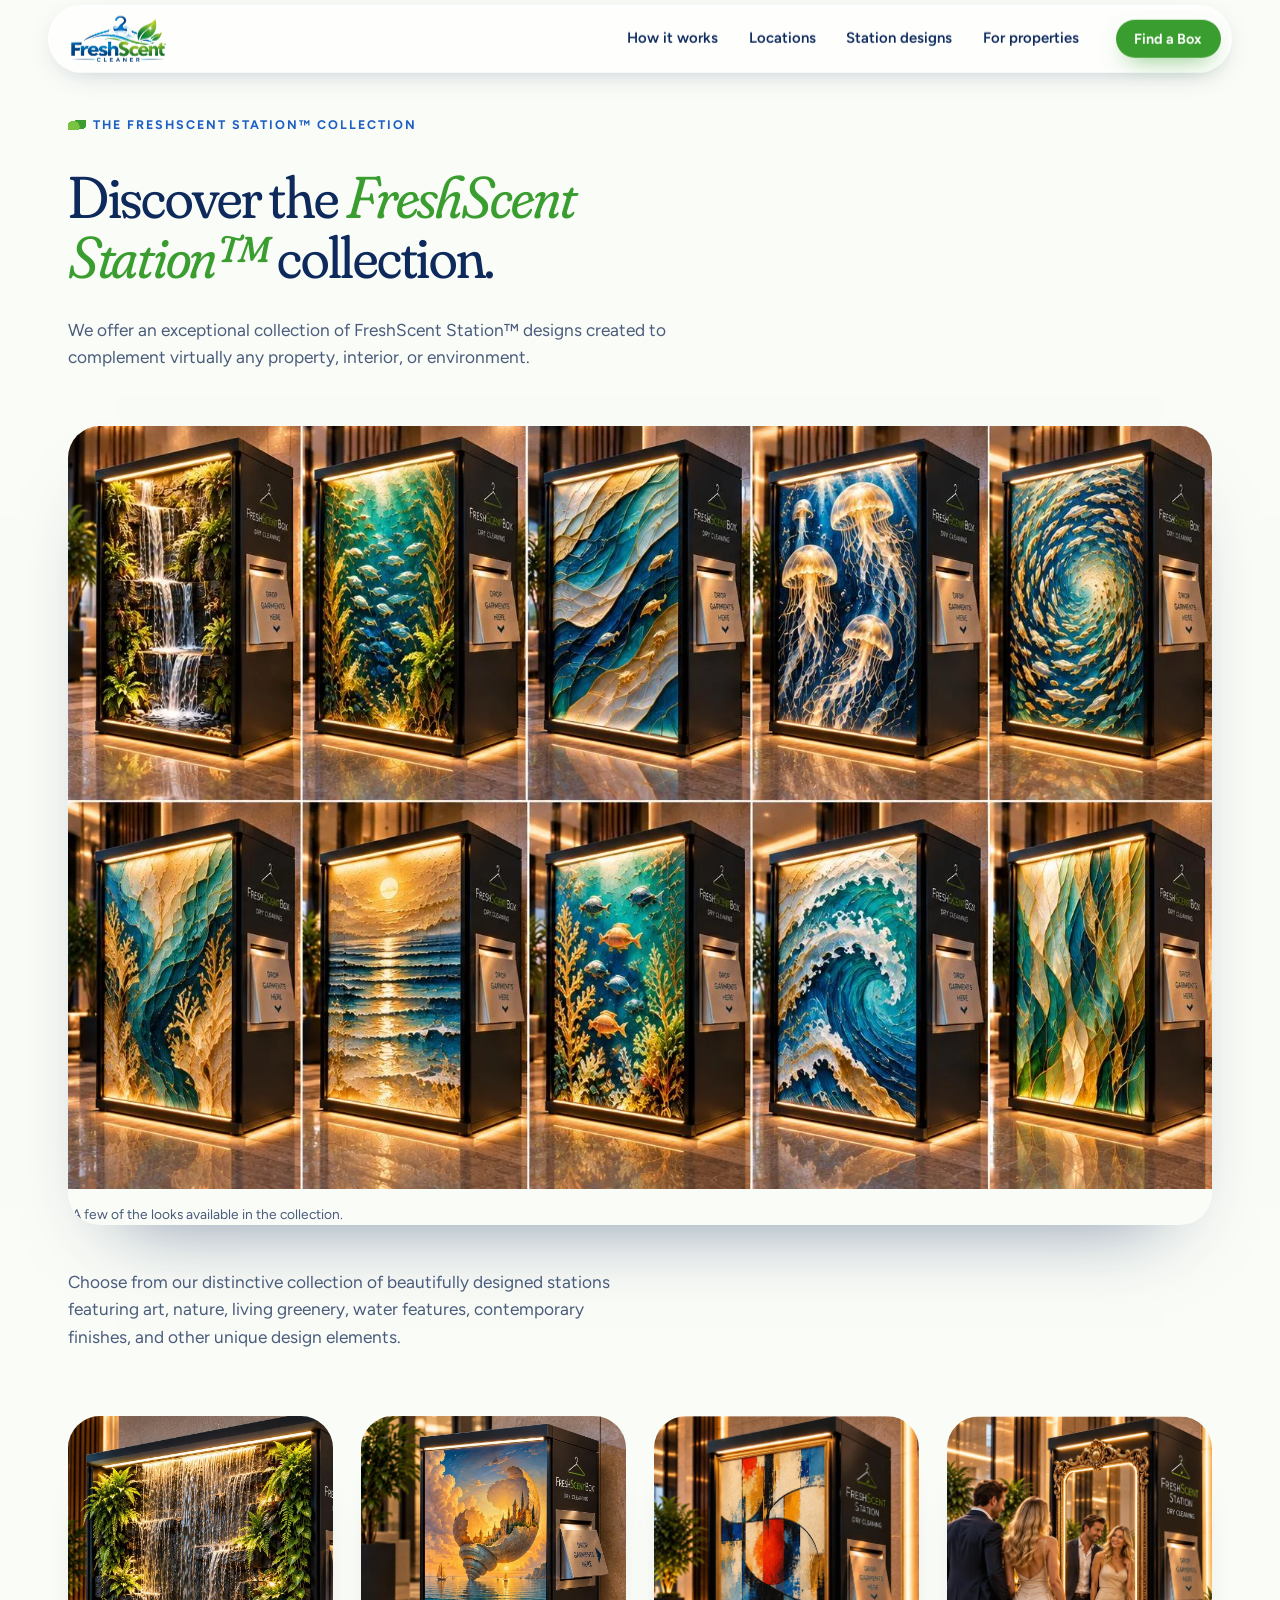
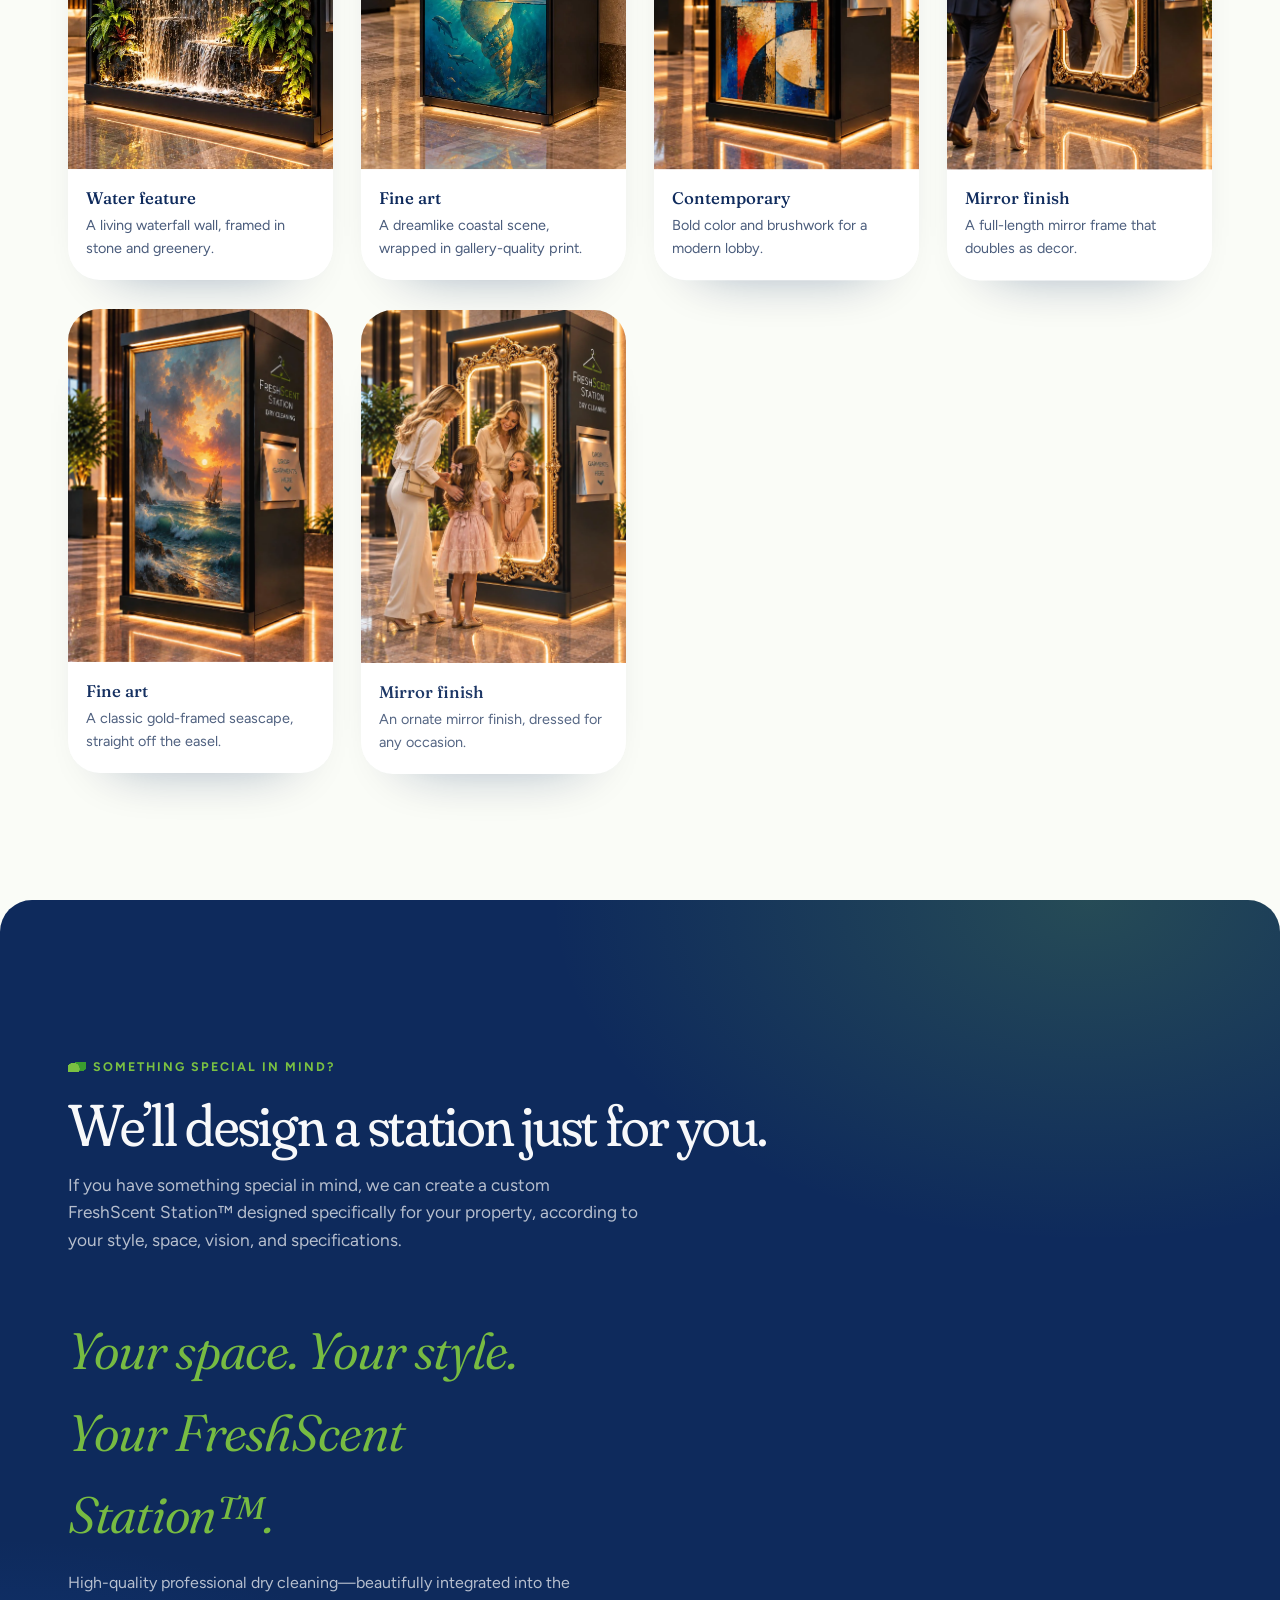
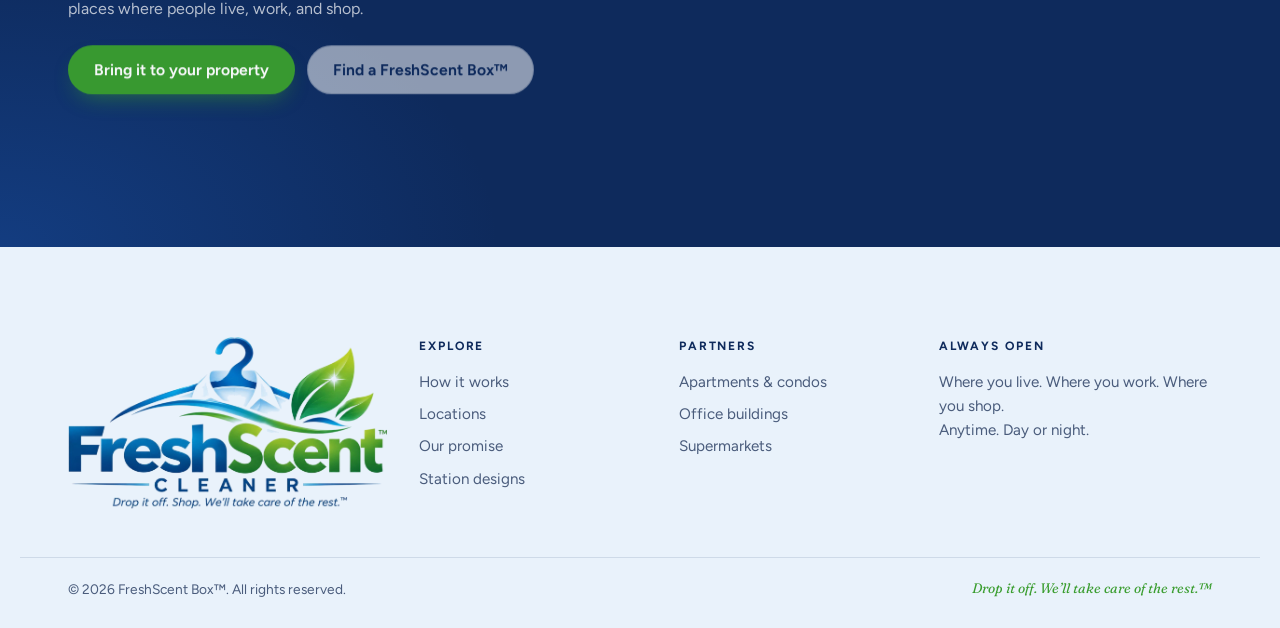
==== station.html @ a12b88db "new changes" ====
<!DOCTYPE html>
<html lang="en">
<head>
<meta charset="utf-8">
<meta name="viewport" content="width=device-width, initial-scale=1, viewport-fit=cover">
<title>FreshScent Station™ Collection — FreshScent Box</title>
<meta name="description" content="Discover the FreshScent Station™ collection: art, nature, living greenery, water features, and contemporary finishes, or a custom design made for your property.">
<meta name="theme-color" content="#0E2A5C">
<meta property="og:title" content="FreshScent Station™ Collection">
<meta property="og:description" content="An exceptional collection of FreshScent Station™ designs created to complement virtually any property, interior, or environment.">
<meta property="og:image" content="assets/img/station/station-collection-preview.webp">
<link rel="icon" href="assets/img/favicon.png" type="image/png">
<link rel="preload" as="font" type="font/woff2" href="assets/fonts/fraunces.woff2" crossorigin>
<link rel="preload" as="font" type="font/woff2" href="assets/fonts/figtree.woff2" crossorigin>
<link rel="stylesheet" href="css/style.css">
</head>
<body>

<a class="skip" href="#collection">Skip to content</a>

<!-- ============ NAV ============ -->
<header class="nav" id="nav">
  <div class="nav__bar">
    <a class="nav__logo" href="index.html#top" aria-label="FreshScent home"><img src="assets/img/logo.png" alt="FreshScent Cleaner" width="640" height="306"></a>
    <nav class="nav__links" aria-label="Primary">
      <a href="index.html#how">How it works</a>
      <a href="index.html#where">Locations</a>
      <a href="station.html">Station designs</a>
      <a href="index.html#properties">For properties</a>
    </nav>
    <a class="btn btn--leaf btn--sm nav__cta" href="index.html#find">Find a Box</a>
    <button class="nav__burger" id="burger" aria-expanded="false" aria-controls="menu" aria-label="Open menu"><span></span><span></span></button>
  </div>
  <div class="menu" id="menu" hidden>
    <a href="index.html#how">How it works</a>
    <a href="index.html#where">Locations</a>
    <a href="station.html">Station designs</a>
    <a href="index.html#properties">For properties</a>
    <a href="index.html#find" class="btn btn--leaf">Find a FreshScent Box™</a>
  </div>
</header>

<main id="top">

<!-- ============ STATION HERO ============ -->
<section class="stationhero">
  <div class="wrap">
    <p class="eyebrow">The FreshScent Station™ collection</p>
    <h1 class="h-display stationhero__title" data-reveal>Discover the <em>FreshScent Station™</em> collection.</h1>
    <p class="lead" data-reveal>We offer an exceptional collection of FreshScent Station™ designs created to complement virtually any property, interior, or environment.</p>
  </div>
</section>

<!-- ============ COLLECTION ============ -->
<section class="station" id="collection">
  <div class="wrap">
    <figure class="station__preview" data-reveal>
      <img src="assets/img/station/station-collection-preview.webp" alt="A grid of FreshScent Station designs, including waterfall, coral reef, jellyfish, whirlpool and wave finishes" loading="lazy">
      <figcaption>A few of the looks available in the collection.</figcaption>
    </figure>
    <p class="lead station__intro" data-reveal>Choose from our distinctive collection of beautifully designed stations featuring art, nature, living greenery, water features, contemporary finishes, and other unique design elements.</p>

    <div class="station__grid" data-stagger>
      <figure class="station__item">
        <img src="assets/img/station/station-water-feature.webp" alt="A FreshScent Station finished as a living waterfall wall, framed in stone and ferns" loading="lazy">
        <figcaption><b>Water feature</b><span>A living waterfall wall, framed in stone and greenery.</span></figcaption>
      </figure>
      <figure class="station__item">
        <img src="assets/img/station/station-art-shell.webp" alt="A FreshScent Station wrapped in a dreamlike coastal art print of a shell-shaped island" loading="lazy">
        <figcaption><b>Fine art</b><span>A dreamlike coastal scene, wrapped in gallery-quality print.</span></figcaption>
      </figure>
      <figure class="station__item">
        <img src="assets/img/station/station-contemporary-abstract.webp" alt="A FreshScent Station finished with a bold contemporary abstract painting in a gold frame" loading="lazy">
        <figcaption><b>Contemporary</b><span>Bold color and brushwork for a modern lobby.</span></figcaption>
      </figure>
      <figure class="station__item">
        <img src="assets/img/station/station-mirror-lobby.webp" alt="A FreshScent Station finished as a full-length ornate mirror in a hotel lobby" loading="lazy">
        <figcaption><b>Mirror finish</b><span>A full-length mirror frame that doubles as decor.</span></figcaption>
      </figure>
      <figure class="station__item">
        <img src="assets/img/station/station-art-seascape.webp" alt="A FreshScent Station finished with a classic gold-framed oil-painted seascape at sunset" loading="lazy">
        <figcaption><b>Fine art</b><span>A classic gold-framed seascape, straight off the easel.</span></figcaption>
      </figure>
      <figure class="station__item">
        <img src="assets/img/station/station-mirror-family.webp" alt="A FreshScent Station finished as an ornate gold mirror" loading="lazy">
        <figcaption><b>Mirror finish</b><span>An ornate mirror finish, dressed for any occasion.</span></figcaption>
      </figure>
    </div>
  </div>
</section>

<!-- ============ CUSTOM ============ -->
<section class="stationcustom">
  <div class="wrap">
    <p class="eyebrow eyebrow--light">Something special in mind?</p>
    <h2 class="h-display" data-reveal>We’ll design a station just for you.</h2>
    <p class="lead stationcustom__lead" data-reveal>If you have something special in mind, we can create a custom FreshScent Station™ designed specifically for your property, according to your style, space, vision, and specifications.</p>
    <p class="stationcustom__big" data-reveal>Your space. Your style. Your FreshScent Station™.</p>
    <p class="stationcustom__foot" data-reveal>High-quality professional dry cleaning—beautifully integrated into the places where people live, work, and shop.</p>
    <div class="cta__btns" data-reveal>
      <a class="btn btn--leaf" href="index.html#properties">Bring it to your property</a>
      <a class="btn btn--ghost" href="index.html#find">Find a FreshScent Box™</a>
    </div>
  </div>
</section>

</main>

<!-- ============ FOOTER ============ -->
<footer class="foot">
  <div class="wrap foot__grid">
    <div class="foot__brand">
      <img src="assets/img/logo-full.png" alt="FreshScent Cleaner. Drop it off. Shop. We’ll take care of the rest." width="1365" height="737" loading="lazy">
    </div>
    <nav class="foot__col" aria-label="Footer">
      <p class="foot__h">Explore</p>
      <a href="index.html#how">How it works</a><a href="index.html#where">Locations</a><a href="index.html#promise">Our promise</a><a href="station.html">Station designs</a>
    </nav>
    <nav class="foot__col" aria-label="Partners">
      <p class="foot__h">Partners</p>
      <a href="index.html#properties">Apartments &amp; condos</a><a href="index.html#properties">Office buildings</a><a href="index.html#properties">Supermarkets</a>
    </nav>
    <div class="foot__col">
      <p class="foot__h">Always open</p>
      <p>Where you live. Where you work. Where you shop.<br>Anytime. Day or night.</p>
    </div>
  </div>
  <div class="wrap foot__base">
    <p>© <span id="yr">2026</span> FreshScent Box™. All rights reserved.</p>
    <p class="foot__tm">Drop it off. We’ll take care of the rest.™</p>
  </div>
</footer>

<script src="js/vendor/gsap.min.js"></script>
<script src="js/vendor/ScrollTrigger.min.js"></script>
<script src="js/station.js"></script>
</body>
</html>
---- css/style.css ----
/* ==========================================================
   FreshScent Box — sky & meadow identity
   ink #0E2A5C · blue #1D5FC4 · leaf #3A9D2F · sprout #7BC142
   sky #E9F2FB · paper #FAFCF7 · daisy #F5C542
   ========================================================== */
@font-face{font-family:"Fraunces";src:url("../assets/fonts/fraunces.woff2") format("woff2");font-weight:100 900;font-style:normal;font-display:swap}
@font-face{font-family:"Fraunces";src:url("../assets/fonts/fraunces-italic.woff2") format("woff2");font-weight:100 900;font-style:italic;font-display:swap}
@font-face{font-family:"Figtree";src:url("../assets/fonts/figtree.woff2") format("woff2");font-weight:300 900;font-style:normal;font-display:swap}
:root{
  color-scheme: light;
  --ink:#0E2A5C;
  --ink-2:#1B3D78;
  --blue:#1D5FC4;
  --leaf:#3A9D2F;
  --leaf-dk:#2E8325;
  --sprout:#7BC142;
  --sky:#E9F2FB;
  --sky-2:#D6E7F7;
  --mint:#ECF6E4;
  --paper:#FAFCF7;
  --white:#FFFFFF;
  --daisy:#F5C542;
  --muted:#4A5C7C;
  --line:rgba(14,42,92,.12);
  --f-display:"Fraunces", "Iowan Old Style", "Palatino Linotype", Georgia, serif;
  --f-body:"Figtree", "Segoe UI", system-ui, -apple-system, sans-serif;
  --r-lg:32px; --r-md:20px; --r-sm:12px;
  --gutter:clamp(16px, 4vw, 48px);
  --max:1240px;
  --ease:cubic-bezier(.2,.7,.1,1);
  --sat: env(safe-area-inset-top, 0px);
}
*,*::before,*::after{box-sizing:border-box}
html{-webkit-text-size-adjust:100%}
html.lenis, html.lenis body{height:auto}
.lenis.lenis-smooth{scroll-behavior:auto!important}
.lenis.lenis-stopped{overflow:hidden}
body{
  margin:0; background:var(--paper); color:var(--ink);
  font-family:var(--f-body); font-size:clamp(16px, 1.05vw, 18px); line-height:1.6;
  -webkit-font-smoothing:antialiased; text-rendering:optimizeLegibility; overflow-x:hidden;
}
body.is-loading{overflow:hidden}
img,video{display:block;max-width:100%}
a{color:inherit}
h1,h2,h3,p,ul,ol,dl,figure{margin:0}
ul,ol{padding:0;list-style:none}
button{font:inherit;cursor:pointer}
:focus-visible{outline:3px solid var(--sprout);outline-offset:3px;border-radius:6px}
[hidden]{display:none!important}
.sr{position:absolute;width:1px;height:1px;overflow:hidden;clip:rect(0 0 0 0);white-space:nowrap}
.skip{position:fixed;left:16px;top:-60px;z-index:200;background:var(--ink);color:#fff;padding:10px 16px;border-radius:10px;text-decoration:none}
.skip:focus{top:16px}

.wrap{width:100%;max-width:var(--max);margin-inline:auto;padding-inline:var(--gutter)}

/* ---------- type ---------- */
.h-display{
  font-family:var(--f-display); font-weight:380; font-variation-settings:"SOFT" 100, "opsz" 120;
  font-size:clamp(2.1rem, 4.6vw, 4.4rem); line-height:1.02; letter-spacing:-.022em; text-wrap:balance;
}
.h-display em, .hero__title em, .statement em, .cta__title em{font-style:italic;color:var(--leaf);font-variation-settings:"SOFT" 100,"opsz" 144}
.eyebrow{
  font-size:.78rem; font-weight:700; letter-spacing:.16em; text-transform:uppercase; color:var(--blue);
  display:inline-flex; align-items:center; gap:.6em; margin-bottom:1.1rem;
}
.eyebrow::before{content:"";width:18px;height:10px;flex:none;
  background:radial-gradient(circle at 30% 70%, var(--sprout) 0 42%, transparent 44%), radial-gradient(circle at 72% 30%, var(--leaf) 0 42%, transparent 44%)}
.eyebrow--light{color:var(--sprout)}
.lead{font-size:clamp(1.05rem,1.35vw,1.25rem);color:var(--muted);max-width:52ch;text-wrap:pretty}
strong,b{font-weight:650}

/* ---------- buttons ---------- */
.btn{
  --bg:var(--ink); --fg:#fff;
  display:inline-flex; align-items:center; justify-content:center; gap:.55em;
  padding:1em 1.6em; border-radius:999px; border:1.5px solid transparent;
  background:var(--bg); color:var(--fg); text-decoration:none; font-weight:650; font-size:.98rem; line-height:1;
  transition:transform .35s var(--ease), background .3s, box-shadow .35s var(--ease), color .3s;
  will-change:transform;
}
.btn svg{width:18px;height:18px;fill:none;stroke:currentColor;stroke-width:2;stroke-linecap:round;stroke-linejoin:round;transition:transform .35s var(--ease)}
.btn:hover{transform:translateY(-2px)}
.btn:hover svg{transform:translateX(3px)}
.btn--leaf{--bg:var(--leaf);box-shadow:0 10px 24px -10px rgba(58,157,47,.7)}
.btn--leaf:hover{--bg:var(--leaf-dk);box-shadow:0 16px 30px -12px rgba(58,157,47,.8)}
.btn--ghost{--bg:rgba(255,255,255,.55);--fg:var(--ink);border-color:rgba(14,42,92,.22);backdrop-filter:blur(8px);-webkit-backdrop-filter:blur(8px)}
.btn--ghost:hover{--bg:#fff;border-color:var(--ink)}
.btn--sm{padding:.75em 1.2em;font-size:.9rem}
.btn--block{width:100%}

/* ---------- nav ---------- */
.nav{position:fixed;inset:0 0 auto 0;z-index:100;padding:calc(12px + var(--sat)) var(--gutter) 0;pointer-events:none}
.nav__bar{
  pointer-events:auto; max-width:1500px; margin-inline:auto;
  display:flex; align-items:center; gap:24px; padding:10px 10px 10px 22px; border-radius:999px;
  background:rgba(255,255,255,.74); backdrop-filter:blur(16px) saturate(1.3); -webkit-backdrop-filter:blur(16px) saturate(1.3);
  border:1px solid rgba(255,255,255,.8); box-shadow:0 8px 30px -14px rgba(14,42,92,.35);
  transition:box-shadow .4s var(--ease), background .4s;
}
.nav.is-scrolled .nav__bar{background:rgba(255,255,255,.9);box-shadow:0 12px 34px -16px rgba(14,42,92,.45)}
.nav__logo img{height:46px;width:auto}
.nav__links{display:flex;gap:4px;margin-left:auto}
.nav__links a{text-decoration:none;font-weight:600;font-size:.93rem;padding:.55em .9em;border-radius:999px;transition:background .25s,color .25s}
.nav__links a:hover{background:var(--sky);color:var(--blue)}
.nav__burger{display:none;margin-left:auto;width:46px;height:46px;border-radius:50%;border:0;background:var(--ink);position:relative}
.nav__burger span{position:absolute;left:14px;right:14px;height:2px;background:#fff;border-radius:2px;transition:transform .35s var(--ease), top .35s var(--ease)}
.nav__burger span:first-child{top:18px}.nav__burger span:last-child{top:26px}
.nav__burger[aria-expanded="true"] span:first-child{top:22px;transform:rotate(45deg)}
.nav__burger[aria-expanded="true"] span:last-child{top:22px;transform:rotate(-45deg)}
.menu{pointer-events:auto;max-width:var(--max);margin:10px auto 0;padding:14px;border-radius:24px;background:rgba(255,255,255,.96);box-shadow:0 20px 40px -20px rgba(14,42,92,.5);display:grid;gap:4px}
.menu a{text-decoration:none;font-family:var(--f-display);font-size:1.5rem;padding:.35em .5em;border-radius:12px}
.menu a.btn{font-family:var(--f-body);font-size:1rem;margin-top:8px}

/* ---------- hero ---------- */
.hero{position:relative;min-height:100vh;min-height:100svh;display:flex;align-items:center;padding-block:calc(112px + var(--sat)) clamp(40px,6vh,72px);overflow:hidden;background:var(--paper);isolation:isolate}
.hero__sky{position:absolute;inset:0;z-index:-1;pointer-events:none;
  background:
    radial-gradient(55% 60% at 80% 38%, rgba(29,95,196,.14), transparent 70%),
    radial-gradient(38% 45% at 8% 92%, rgba(123,193,66,.16), transparent 72%),
    linear-gradient(180deg,#E3EFFB 0%,#EEF5FB 38%,var(--paper) 78%)}
.puff{position:absolute;display:block;border-radius:50%;background:#fff;filter:blur(26px);opacity:.85;will-change:transform}
.puff--1{width:34vw;height:9vw;top:9%;left:-6%}
.puff--2{width:24vw;height:7vw;top:4%;right:18%;opacity:.7}
.puff--3{width:28vw;height:8vw;bottom:10%;right:-8%;opacity:.6}
.hero .wrap{max-width:1500px}
.hero__grid{display:grid;grid-template-columns:minmax(0,1fr) minmax(0,1.15fr);gap:clamp(32px,5vw,80px);align-items:center}
.hero__copy{display:grid;justify-items:start}
.hero__title{font-family:var(--f-display);font-weight:340;font-variation-settings:"SOFT" 100,"opsz" 144;
  font-size:clamp(2.5rem,min(5vw,8.4vh),5.4rem);line-height:.98;letter-spacing:-.034em;margin-bottom:clamp(16px,2.6vh,28px)}
.hero__title .line{display:block;overflow:hidden;padding-bottom:.1em;margin-bottom:-.1em}
.hero__title .line>span{display:inline-block}
.hero__sub{font-size:clamp(1rem,1.2vw,1.14rem);color:var(--muted);max-width:44ch;margin-bottom:clamp(18px,3vh,28px)}
.hero__ctas{display:flex;flex-wrap:wrap;gap:12px}
.hero__facts{display:grid;grid-template-columns:auto auto 1fr;gap:clamp(16px,2.4vw,36px);margin-top:clamp(22px,4.4vh,44px);padding-top:18px;border-top:1px solid var(--line);width:100%}
.hero__facts li{display:grid;gap:2px}
.hero__facts b{font-family:var(--f-display);font-weight:450;font-size:clamp(1.2rem,1.6vw,1.5rem);color:var(--blue);font-variant-numeric:tabular-nums;letter-spacing:-.01em;line-height:1.1}
.hero__facts span{font-size:.82rem;color:var(--muted)}
.hero__visual{position:relative;justify-self:end;width:100%;max-width:calc((100svh - 190px) * 1.5)}
.hero__frame{position:relative;aspect-ratio:3/2;width:100%;border-radius:28px;overflow:hidden;background:#cfe4f7;
  box-shadow:0 0 0 8px rgba(255,255,255,.75),0 60px 90px -50px rgba(14,42,92,.55)}
.hero__frame img{width:100%;height:100%;object-fit:cover}
.chip{position:absolute;display:inline-flex;align-items:center;gap:10px;padding:.7em 1.1em;border-radius:999px;background:rgba(255,255,255,.92);
  backdrop-filter:blur(10px);-webkit-backdrop-filter:blur(10px);box-shadow:0 18px 36px -18px rgba(14,42,92,.45);font-weight:650;font-size:.9rem;white-space:nowrap}
.chip svg{width:20px;height:20px;fill:none;stroke:var(--leaf);stroke-width:1.8;stroke-linecap:round;stroke-linejoin:round}
.chip--a{left:-28px;bottom:-22px}
.chip--b{right:24px;top:-20px}

/* intro overlay */
.intro{position:fixed;inset:0;z-index:150;background:var(--paper)}
.intro__ambient{position:absolute;inset:-8%;background:url("../assets/img/hero.webp") center/cover no-repeat;filter:blur(46px) saturate(1.25);opacity:0}
.intro__ambient::after{content:"";position:absolute;inset:0;background:rgba(250,252,247,.28)}
.intro__media{position:fixed;overflow:hidden;border-radius:22px;box-shadow:0 40px 90px -40px rgba(14,42,92,.55);background:#cfe4f7 url("../assets/img/hero.webp") center/cover no-repeat}
.intro__media video{width:100%;height:100%;object-fit:cover}
.intro__tag{position:fixed;left:0;right:0;text-align:center;font-family:var(--f-display);font-style:italic;font-size:clamp(1.05rem,1.8vw,1.5rem);color:var(--ink);opacity:0}

/* ---------- finishes ---------- */
.finishes{position:relative;z-index:2;margin-top:-1px;padding-block:clamp(80px,10vw,140px) clamp(60px,8vw,110px);border-radius:var(--r-lg) var(--r-lg) 0 0;box-shadow:0 -30px 60px -30px rgba(14,42,92,.25);
  background:radial-gradient(60% 50% at 50% 100%, rgba(123,193,66,.14), transparent 70%), linear-gradient(180deg,var(--paper) 0%,var(--sky) 100%)}
.finishes__head{display:grid;grid-template-columns:1fr 1fr;gap:clamp(24px,5vw,80px);align-items:end;margin-bottom:clamp(40px,6vw,72px)}
.wraps__row{display:grid;grid-template-columns:repeat(3,1fr);gap:clamp(16px,2.4vw,32px);perspective:1200px;align-items:start}
.finishes__more{margin-top:clamp(28px,4vw,40px)}
.tilt{margin:0;transform-style:preserve-3d;will-change:transform}
.tilt:nth-child(2){margin-top:clamp(0px,4vw,56px)}
.tilt__img{border-radius:var(--r-md);overflow:hidden;background:#fff;box-shadow:0 0 0 6px rgba(255,255,255,.8),0 40px 60px -40px rgba(14,42,92,.55);transition:box-shadow .5s var(--ease)}
.tilt__img img{width:100%;height:auto;transition:transform 1s var(--ease)}
.tilt:hover .tilt__img{box-shadow:0 0 0 6px #fff,0 50px 70px -40px rgba(14,42,92,.7)}
.tilt:hover .tilt__img img{transform:scale(1.03)}
.tilt figcaption{display:grid;gap:4px;padding:18px 6px 0}
.tilt figcaption b{font-family:var(--f-display);font-weight:450;font-size:1.5rem;line-height:1.1}
.tilt figcaption span{color:var(--muted);font-size:.95rem}

/* ---------- about ---------- */
.about{position:relative;z-index:2;background:var(--paper);padding-block:clamp(80px,10vw,140px) clamp(64px,9vw,120px)}
.about__intro{display:grid;grid-template-columns:minmax(0,1.15fr) minmax(0,.85fr);gap:clamp(32px,5vw,88px);align-items:center}
.about__img{position:relative;border-radius:var(--r-lg);box-shadow:0 0 0 8px #fff,0 50px 80px -50px rgba(14,42,92,.55);transform:rotate(1.5deg)}
.about__img img{width:100%;height:auto;border-radius:var(--r-lg)}
.about__img figcaption{position:absolute;left:-22px;bottom:28px;display:inline-flex;align-items:center;gap:10px;padding:.7em 1.1em;border-radius:999px;background:#fff;box-shadow:0 18px 36px -18px rgba(14,42,92,.45);font-weight:650;font-size:.9rem;white-space:nowrap;transform:rotate(-1.5deg)}
.about__img figcaption svg{width:20px;height:20px;fill:none;stroke:var(--leaf);stroke-width:1.8;stroke-linecap:round;stroke-linejoin:round}
.statement{font-family:var(--f-display);font-weight:360;font-variation-settings:"SOFT" 100,"opsz" 96;font-size:clamp(1.7rem,3.5vw,3.3rem);line-height:1.14;letter-spacing:-.018em;max-width:26ch;text-wrap:balance}
.statement .w{display:inline-block;white-space:pre}
.places{display:grid;grid-template-columns:repeat(3,1fr);gap:16px;margin-top:clamp(40px,6vw,72px)}
.places li{display:flex;gap:16px;align-items:flex-start;padding:22px;border-top:1.5px solid var(--ink)}
.places svg,.scard__kicker svg,.pillar svg{width:28px;height:28px;flex:none;fill:none;stroke:var(--leaf);stroke-width:1.6;stroke-linecap:round;stroke-linejoin:round}
.places strong{display:block;font-family:var(--f-display);font-weight:500;font-size:1.3rem;line-height:1.2}
.places span{color:var(--muted);font-size:.95rem}
.drop{display:grid;grid-template-columns:1fr 1fr;gap:clamp(32px,6vw,96px);margin-top:clamp(80px,10vw,140px);align-items:start}
.drop__tm{font-family:var(--f-display);font-style:italic;font-size:clamp(1.3rem,2.2vw,2rem);color:var(--leaf);margin-top:.6rem}
.drop__body>p{color:var(--muted);max-width:52ch}
.days{display:flex;align-items:center;gap:22px;margin-block:36px;padding:26px 28px;border-radius:var(--r-md);background:var(--sky)}
.days__num{font-family:var(--f-display);font-weight:300;font-variation-settings:"SOFT" 100,"opsz" 144;font-size:clamp(3.6rem,7vw,5.6rem);line-height:.9;color:var(--blue);font-variant-numeric:tabular-nums;letter-spacing:-.04em}
.days__label{font-weight:600;color:var(--ink);max-width:28ch;line-height:1.4}
.nolist{display:grid;gap:0}
.nolist li{padding:14px 0;border-bottom:1px solid var(--line);font-weight:600;display:flex;gap:12px;align-items:center}
.nolist li::before{content:"";width:9px;height:9px;border-radius:50%;background:var(--sprout);flex:none}

/* ---------- marquee ---------- */
.marquee{background:var(--ink);color:#fff;overflow:hidden;padding-block:clamp(22px,3vw,36px);position:relative;z-index:2}
.marquee__track{display:flex;align-items:center;width:max-content;will-change:transform}
.marquee__track>*{margin-right:clamp(24px,3vw,48px)}
.marquee__track span{font-family:var(--f-display);font-style:italic;font-weight:360;font-variation-settings:"SOFT" 100;font-size:clamp(2rem,5vw,4.4rem);white-space:nowrap;letter-spacing:-.02em}
.marquee__track i{width:clamp(28px,3vw,44px);height:clamp(28px,3vw,44px);flex:none;
  background:radial-gradient(circle,var(--daisy) 0 22%,transparent 23%),
  conic-gradient(from 0deg,#fff 0 10deg,transparent 10deg 30deg,#fff 30deg 40deg,transparent 40deg 60deg,#fff 60deg 70deg,transparent 70deg 90deg,#fff 90deg 100deg,transparent 100deg 120deg,#fff 120deg 130deg,transparent 130deg 150deg,#fff 150deg 160deg,transparent 160deg 180deg,#fff 180deg 190deg,transparent 190deg 210deg,#fff 210deg 220deg,transparent 220deg 240deg,#fff 240deg 250deg,transparent 250deg 270deg,#fff 270deg 280deg,transparent 280deg 300deg,#fff 300deg 310deg,transparent 310deg 330deg,#fff 330deg 340deg,transparent 340deg);
  border-radius:50%;-webkit-mask:radial-gradient(circle,#000 62%,transparent 64%);mask:radial-gradient(circle,#000 62%,transparent 64%)}

/* ---------- problem (horizontal) ---------- */
.problem{background:var(--sky);position:relative;z-index:2}
.problem__pin{height:100vh;height:100svh;display:flex;align-items:center;overflow:hidden}
.problem__track{display:flex;gap:clamp(20px,2.4vw,36px);padding-inline:var(--gutter);align-items:center;will-change:transform}
.panel{flex:none;width:min(40vw,560px);border-radius:var(--r-lg);overflow:hidden;position:relative;display:flex;flex-direction:column}
.panel--intro{width:min(46vw,640px);justify-content:center;padding-right:2vw;overflow:visible}
.panel--intro .lead{margin-top:1.4rem}
.panel__hint{margin-top:2.4rem;display:inline-flex;gap:.6em;align-items:center;font-weight:700;font-size:.85rem;letter-spacing:.12em;text-transform:uppercase;color:var(--blue)}
.panel__hint svg{width:20px;height:20px;fill:none;stroke:currentColor;stroke-width:2;stroke-linecap:round;stroke-linejoin:round}
.panel--img{background:var(--white);box-shadow:0 30px 60px -40px rgba(14,42,92,.45)}
.panel--img figure{overflow:hidden}
.panel--img img{width:100%;height:auto}
.panel__txt{padding:clamp(20px,2.4vw,32px)}
.panel__txt h3{font-family:var(--f-display);font-weight:450;font-variation-settings:"SOFT" 100;font-size:clamp(1.4rem,2vw,1.9rem);line-height:1.1;letter-spacing:-.01em;margin-bottom:.6rem;text-wrap:balance}
.panel__txt p{color:var(--muted);font-size:.98rem}
.panel--answer{background:var(--ink);color:#fff;padding:clamp(28px,3.4vw,52px);justify-content:flex-end;width:min(44vw,620px);min-height:min(62vh,520px);
  background-image:radial-gradient(120% 80% at 100% 0%, rgba(123,193,66,.35), transparent 60%)}
.panel--answer p{color:rgba(255,255,255,.8);margin-top:1.2rem;max-width:44ch}
.panel--answer .panel__strong{font-family:var(--f-display);font-style:italic;font-size:clamp(1.4rem,2.2vw,2rem);color:var(--sprout)}

/* ---------- where (stacked cards) ---------- */
.where{padding-block:clamp(90px,12vw,160px) clamp(60px,8vw,100px);position:relative;z-index:2;background:var(--paper)}
.sec-head{margin-bottom:clamp(40px,6vw,80px);max-width:900px}
.sec-head--split{max-width:none;display:grid;grid-template-columns:1.1fr 1fr;gap:clamp(24px,5vw,80px);align-items:end}
.acc__hint{display:inline-flex;align-items:center;gap:10px;margin:-24px 0 24px;font-size:.8rem;font-weight:700;letter-spacing:.14em;text-transform:uppercase;color:var(--muted)}
.acc__hint span{width:8px;height:8px;border-radius:50%;background:var(--leaf);box-shadow:0 0 0 0 rgba(58,157,47,.5);animation:pulse 2s infinite}
@keyframes pulse{70%{box-shadow:0 0 0 10px rgba(58,157,47,0)}100%{box-shadow:0 0 0 0 rgba(58,157,47,0)}}
.acc{display:grid;grid-template-columns:repeat(3,1fr);gap:clamp(16px,2vw,28px);align-items:start}
.acard{border-radius:var(--r-lg);overflow:hidden;background:var(--white);box-shadow:0 30px 60px -44px rgba(14,42,92,.55);transition:transform .5s var(--ease),box-shadow .5s var(--ease),opacity .5s var(--ease)}
.acard--work{background:var(--ink);color:#fff}
.acard--shop{background:var(--mint)}
.acard:hover{transform:translateY(-6px);box-shadow:0 40px 70px -40px rgba(14,42,92,.6)}
.acc.has-open .acard:not(.is-open){opacity:.62}
.acc.has-open .acard:not(.is-open):hover{opacity:1}
.acard.is-open{box-shadow:0 0 0 2px var(--leaf),0 40px 80px -40px rgba(14,42,92,.6)}
.acard__h{margin:0;font:inherit}
.acard__btn{all:unset;box-sizing:border-box;display:grid;gap:12px;width:100%;padding:12px 12px 22px;cursor:pointer;color:inherit}
.acard__btn:focus-visible{outline:3px solid var(--sprout);outline-offset:-3px;border-radius:var(--r-lg)}
.acard__media{position:relative;display:block;aspect-ratio:4/3;border-radius:calc(var(--r-lg) - 10px);overflow:hidden;background:var(--sky-2)}
.acard__blur{position:absolute;inset:-10%;width:120%;height:120%;max-width:none;object-fit:cover;filter:blur(28px) saturate(1.2);opacity:.85}
.acard__pic{position:absolute;inset:0;width:100%;height:100%;object-fit:contain;transition:transform 1s var(--ease)}
.acard:hover .acard__pic,.acard.is-open .acard__pic{transform:scale(1.03)}
.acard__kicker{display:inline-flex;align-items:center;gap:10px;padding:8px 10px 0;font-weight:700;letter-spacing:.14em;text-transform:uppercase;font-size:.75rem;color:var(--blue)}
.acard__kicker svg{width:24px;height:24px;flex:none;fill:none;stroke:var(--leaf);stroke-width:1.6;stroke-linecap:round;stroke-linejoin:round}
.acard--work .acard__kicker{color:var(--sprout)}
.acard--work .acard__kicker svg{stroke:var(--sprout)}
.acard__title{display:block;padding-inline:10px;font-family:var(--f-display);font-weight:420;font-variation-settings:"SOFT" 100;font-size:clamp(1.3rem,1.8vw,1.7rem);line-height:1.1;letter-spacing:-.015em;text-wrap:balance}
.acard__more{display:flex;align-items:center;justify-content:space-between;padding:6px 10px 0;font-weight:700;font-size:.85rem}
.acard__plus{position:relative;width:38px;height:38px;border-radius:50%;background:var(--leaf);transition:transform .5s var(--ease),background .3s}
.acard__plus::before,.acard__plus::after{content:"";position:absolute;left:50%;top:50%;width:14px;height:2px;margin:-1px 0 0 -7px;border-radius:2px;background:#fff;transition:transform .5s var(--ease)}
.acard__plus::after{transform:rotate(90deg)}
.acard.is-open .acard__plus{transform:rotate(180deg);background:var(--ink)}
.acard--work.is-open .acard__plus{background:var(--sprout)}
.acard.is-open .acard__plus::after{transform:rotate(0)}
.acard__body{height:0;overflow:hidden}
.acard.is-open .acard__body{height:auto}
.acard__inner{display:grid;gap:14px;padding:0 22px 26px}
.acard__inner p{color:var(--muted);font-size:.97rem}
.acard--work .acard__inner p{color:rgba(255,255,255,.78)}
.ticks{display:flex;flex-wrap:wrap;gap:8px}
.ticks li{font-size:.84rem;font-weight:600;padding:.45em .9em;border-radius:999px;background:var(--sky);color:var(--ink)}
.acard--work .ticks li{background:rgba(255,255,255,.1);color:#fff}
.acard--shop .ticks li{background:#fff}
.acard__inner .acard__foot{font-family:var(--f-display);font-style:italic;font-size:1.15rem;color:var(--leaf)}
.acard--work .acard__inner .acard__foot{color:var(--sprout)}

/* ---------- how ---------- */
.how{background:var(--sky);position:relative;z-index:2;padding-block:clamp(80px,10vw,140px)}
.hsteps{display:grid;grid-template-columns:repeat(4,1fr);gap:clamp(16px,2vw,28px);counter-reset:none}
.hstep{position:relative;display:grid;gap:10px;align-content:start;padding:12px 12px 26px;border-radius:var(--r-lg);background:var(--white);box-shadow:0 30px 60px -46px rgba(14,42,92,.6);transition:transform .5s var(--ease),box-shadow .5s var(--ease)}
.hstep:hover{transform:translateY(-6px);box-shadow:0 40px 70px -40px rgba(14,42,92,.6)}
.hstep__media{position:relative;aspect-ratio:4/3;border-radius:calc(var(--r-lg) - 10px);overflow:hidden;background:var(--sky-2);margin-bottom:8px}
.hstep__blur{position:absolute;inset:-10%;width:120%;height:120%;max-width:none;object-fit:cover;filter:blur(28px) saturate(1.2);opacity:.85}
.hstep__pic{position:absolute;inset:0;width:100%;height:100%;object-fit:contain;transition:transform 1s var(--ease)}
.hstep:hover .hstep__pic{transform:scale(1.04)}
.hstep__n{justify-self:start;margin-inline:10px;font-family:var(--f-display);font-size:.95rem;font-weight:500;color:#fff;background:var(--blue);padding:.25em .75em;border-radius:999px;font-variant-numeric:tabular-nums}
.hstep h3{padding-inline:10px;font-family:var(--f-display);font-weight:450;font-variation-settings:"SOFT" 100;font-size:clamp(1.2rem,1.5vw,1.45rem);line-height:1.15;letter-spacing:-.01em;text-wrap:balance}
.hstep p{padding-inline:10px;color:var(--muted);font-size:.95rem}
.hstep:not(:last-child)::after{content:"";position:absolute;right:calc(-1 * clamp(16px,2vw,28px));width:clamp(16px,2vw,28px);height:2px;top:34%;background:repeating-linear-gradient(90deg,var(--blue) 0 6px,transparent 6px 11px);opacity:.5}

/* ---------- at home ---------- */
.homebox{position:relative;z-index:2;background:var(--mint);padding-block:clamp(80px,10vw,140px)}
.homebox__grid{display:grid;grid-template-columns:1fr 1fr;gap:clamp(20px,3vw,32px)}
.homebox__col{background:var(--white);border-radius:var(--r-lg);padding:clamp(26px,3.4vw,40px);box-shadow:0 30px 60px -46px rgba(14,42,92,.55)}
.homebox__kicker{display:inline-block;font-size:.72rem;font-weight:700;letter-spacing:.14em;text-transform:uppercase;color:var(--blue);background:var(--sky);padding:.4em 1em;border-radius:999px;margin-bottom:16px}
.homebox__col--pickup .homebox__kicker{color:#fff;background:var(--leaf)}
.homebox__col h3{font-family:var(--f-display);font-weight:500;font-size:clamp(1.25rem,1.8vw,1.6rem);line-height:1.2;margin-bottom:20px}
.homebox__steps{counter-reset:step;display:grid;gap:16px}
.homebox__steps li{counter-increment:step;position:relative;padding-left:38px;color:var(--muted);font-size:.96rem;line-height:1.5}
.homebox__steps li::before{content:counter(step);position:absolute;left:0;top:-.05em;width:26px;height:26px;border-radius:50%;background:var(--ink);color:#fff;font-family:var(--f-body);font-weight:700;font-size:.78rem;display:grid;place-items:center;font-variant-numeric:tabular-nums}
.homebox__col--pickup .homebox__steps li::before{background:var(--leaf)}
.homebox__steps a{color:var(--blue);font-weight:600;text-decoration:underline;text-underline-offset:.15em}

/* ---------- film ---------- */
.film{position:relative;z-index:2;background:var(--ink);color:#fff;padding-block:clamp(80px,10vw,140px);
  background-image:radial-gradient(70% 60% at 85% 0%, rgba(123,193,66,.22), transparent 60%),radial-gradient(60% 50% at 0% 100%, rgba(29,95,196,.35), transparent 65%)}
.film__head{max-width:calc(80vh * 1024 / 688);margin-inline:auto;display:flex;flex-wrap:wrap;justify-content:space-between;align-items:end;gap:16px 40px;margin-bottom:clamp(32px,5vw,56px)}
.film__head .eyebrow{margin-bottom:0;order:2}
.film__head em{color:var(--sprout)}
.film__frame{position:relative;container-type:inline-size;max-width:calc(80vh * 1024 / 688);margin-inline:auto;border-radius:var(--r-lg);overflow:hidden;box-shadow:0 0 0 8px rgba(255,255,255,.08),0 60px 100px -50px rgba(0,0,0,.6)}
.film__frame video{display:block;width:100%;height:auto;aspect-ratio:1024/688;background:#f3d9b8}
.film__badge{position:absolute;top:.8%;right:1%;width:23.5%;height:14.5%;display:flex;align-items:center;gap:1.1cqw;padding-inline:1.5cqw;border-radius:clamp(8px,1.4cqw,18px);
  background:rgba(255,255,255,.9);backdrop-filter:blur(14px);-webkit-backdrop-filter:blur(14px);box-shadow:0 1.6cqw 3cqw -1.6cqw rgba(14,42,92,.45);
  color:var(--ink);font-family:var(--f-display);font-weight:450;font-size:clamp(9px,1.55cqw,21px);line-height:1.15;letter-spacing:-.01em}
.film__badge small{display:block;font-family:var(--f-body);font-weight:700;font-size:.62em;letter-spacing:.14em;text-transform:uppercase;color:var(--blue);margin-bottom:.25em}
.film__badge svg{width:2.2cqw;height:2.2cqw;min-width:12px;min-height:12px;flex:none;fill:none;stroke:var(--leaf);stroke-width:1.8;stroke-linecap:round;stroke-linejoin:round}
@container (max-width: 620px){ .film__badge small{display:none} .film__badge{font-size:clamp(8px,2.2cqw,14px)} }
.film__toggle{position:absolute;left:clamp(12px,2cqw,24px);bottom:clamp(12px,2cqw,24px);width:48px;height:48px;border-radius:50%;border:0;display:grid;place-items:center;background:rgba(255,255,255,.88);backdrop-filter:blur(10px);-webkit-backdrop-filter:blur(10px);color:var(--ink);box-shadow:0 12px 24px -12px rgba(0,0,0,.5);transition:transform .3s var(--ease)}
.film__toggle:hover{transform:scale(1.08)}
.film__toggle svg{width:20px;height:20px;fill:none;stroke:currentColor;stroke-width:2.4;stroke-linecap:round;stroke-linejoin:round}
.film__toggle .i-play{fill:currentColor;stroke-width:1.5}
.film__toggle .i-play,.film__toggle.is-paused .i-pause{display:none}
.film__toggle.is-paused .i-play{display:block}

/* ---------- quality ---------- */
/* ---------- quality ---------- */
.quality{position:relative;z-index:2;background:var(--paper);padding-bottom:clamp(80px,10vw,140px)}
.quality__media{overflow:hidden;will-change:clip-path}
.quality__media img{width:100%;height:auto}
.quality__grid{display:grid;grid-template-columns:1.1fr 1fr;gap:clamp(28px,5vw,80px);margin-top:clamp(48px,7vw,96px)}
.quality__copy{display:grid;gap:1.1rem;color:var(--muted);align-content:start}
.quality__pull{font-family:var(--f-display);font-style:italic;font-weight:400;font-size:clamp(1.3rem,2vw,1.75rem);line-height:1.25;color:var(--leaf)!important;padding-top:1rem;border-top:1.5px solid var(--leaf)}

/* ---------- promise ---------- */
.promise{position:relative;z-index:2;background:var(--white);padding-block:clamp(80px,10vw,140px)}
.promise__grid{display:grid;grid-template-columns:.9fr 1.1fr;gap:clamp(32px,5vw,80px);align-items:start}
.promise__media{position:sticky;top:calc(110px + var(--sat));border-radius:var(--r-lg);overflow:hidden}
.promise__media img{width:100%;height:auto}
.pillars{display:grid;grid-template-columns:1fr 1fr;gap:16px;margin-top:clamp(28px,4vw,48px)}
.pillar{padding:28px;border-radius:var(--r-md);background:var(--paper);border:1px solid var(--line);display:grid;gap:.7rem;align-content:start;transition:transform .4s var(--ease), box-shadow .4s var(--ease), background .4s}
.pillar:hover{transform:translateY(-4px);background:var(--mint);box-shadow:0 24px 40px -30px rgba(14,42,92,.5)}
.pillar h3{font-family:var(--f-display);font-weight:500;font-size:1.45rem;line-height:1.1}
.pillar p{color:var(--muted);font-size:.95rem}

/* ---------- box ---------- */
.box{position:relative;z-index:2;background:linear-gradient(180deg,var(--white),var(--sky));padding-block:clamp(60px,8vw,120px)}
.box__grid{display:grid;grid-template-columns:1fr 1fr;gap:clamp(32px,5vw,80px);align-items:center}
.box__copy .lead{margin-top:1.2rem}
.specs{display:grid;grid-template-columns:repeat(3,1fr);margin-top:36px;border-block:1.5px solid var(--ink)}
.specs div{padding:18px 0}
.specs div+div{padding-left:20px;border-left:1px solid var(--line)}
.specs dt{font-size:.75rem;font-weight:700;letter-spacing:.14em;text-transform:uppercase;color:var(--muted)}
.specs dd{margin:0;font-family:var(--f-display);font-weight:340;font-size:clamp(2.4rem,4vw,3.6rem);line-height:1;font-variant-numeric:tabular-nums;color:var(--blue);letter-spacing:-.03em}
.specs small{font-family:var(--f-body);font-size:.9rem;font-weight:600;color:var(--muted);margin-left:4px;letter-spacing:0}
.feat{display:grid;gap:10px;margin-top:28px}
.feat li{color:var(--muted);display:flex;gap:10px;flex-wrap:wrap}
.feat b{color:var(--ink);min-width:9.5em}
.box__spec{border-radius:var(--r-lg);overflow:hidden;box-shadow:0 40px 80px -50px rgba(14,42,92,.6);max-width:560px;justify-self:center}
/* ---------- why ---------- */
.why{position:relative;z-index:2;background:var(--paper);padding-block:clamp(90px,12vw,160px)}
.why__grid{display:grid;grid-template-columns:1.15fr 1fr;gap:clamp(32px,5vw,80px);align-items:start}
.strike{margin-top:clamp(28px,4vw,48px)}
.strike li{padding:16px 0;border-bottom:1px solid var(--line)}
.strike span{position:relative;font-family:var(--f-display);font-weight:400;font-size:clamp(1.15rem,1.8vw,1.6rem);line-height:1.25;display:inline}
.strike span{background-image:linear-gradient(var(--leaf),var(--leaf));background-repeat:no-repeat;background-position:0 58%;background-size:var(--s,0%) 3px;transition:color .4s}
.strike li.is-struck span{color:var(--muted)}
.carousel{position:relative;border-radius:var(--r-lg);overflow:hidden;aspect-ratio:3/2;background:var(--ink)}
.carousel__track{display:flex;width:100%;height:100%;transition:transform .55s var(--ease)}
.carousel__slide{flex:0 0 100%;min-width:0;height:100%}
.carousel__slide img{display:block;width:100%;height:100%;object-fit:cover}
.carousel__nav{position:absolute;top:50%;transform:translateY(-50%);width:44px;height:44px;border-radius:50%;border:0;display:grid;place-items:center;background:rgba(255,255,255,.88);backdrop-filter:blur(10px);-webkit-backdrop-filter:blur(10px);color:var(--ink);box-shadow:0 12px 24px -12px rgba(0,0,0,.5);transition:transform .3s var(--ease),opacity .3s;cursor:pointer}
.carousel__nav:hover{transform:translateY(-50%) scale(1.08)}
.carousel__nav svg{width:18px;height:18px;fill:none;stroke:currentColor;stroke-width:2.4;stroke-linecap:round;stroke-linejoin:round}
.carousel__nav--prev{left:12px}
.carousel__nav--next{right:12px}
.carousel__nav:disabled{opacity:0;pointer-events:none}
.carousel__dots{position:absolute;left:0;right:0;bottom:14px;display:flex;justify-content:center;gap:8px}
.carousel__dots button{width:8px;height:8px;border-radius:50%;border:0;padding:0;background:rgba(255,255,255,.55);transition:background .3s,transform .3s;cursor:pointer}
.carousel__dots button[aria-selected="true"]{background:#fff;transform:scale(1.3)}
.instead{margin-top:28px;padding:28px;border-radius:var(--r-md);background:var(--ink);color:#fff}
.instead p{font-family:var(--f-display);font-weight:400;font-size:clamp(1.5rem,2.6vw,2.3rem);line-height:1.12;letter-spacing:-.015em}
.instead p:nth-child(odd){color:var(--sprout)}
.instead .instead__lbl{font-family:var(--f-body);font-size:.78rem;font-weight:700;letter-spacing:.16em;text-transform:uppercase;color:rgba(255,255,255,.6)!important;margin-bottom:10px}

/* ---------- properties ---------- */
.props{position:relative;z-index:2;background:var(--ink);color:#fff;padding-block:clamp(90px,12vw,160px);border-radius:var(--r-lg) var(--r-lg) 0 0}
.props .lead{color:rgba(255,255,255,.72)}
.props__grid{display:grid;grid-template-columns:1.15fr .85fr;gap:clamp(28px,4vw,56px);align-items:start}
.tabs__list{display:flex;flex-wrap:wrap;gap:8px;margin-bottom:24px}
.tabs__list button{border:1.5px solid rgba(255,255,255,.25);background:transparent;color:#fff;padding:.7em 1.2em;border-radius:999px;font-weight:600;font-size:.93rem;transition:background .3s,color .3s,border-color .3s}
.tabs__list button[aria-selected="true"]{background:#fff;color:var(--ink);border-color:#fff}
.tabs__list button:hover{border-color:#fff}
.tabs__pane{display:grid;gap:.9rem;min-height:12.5em}
.tabs__pane h3{font-family:var(--f-display);font-weight:420;font-variation-settings:"SOFT" 100;font-size:clamp(1.5rem,2.4vw,2.2rem);line-height:1.1;text-wrap:balance}
.tabs__pane p{color:rgba(255,255,255,.75);max-width:60ch}
.twovisits{display:flex;flex-wrap:wrap;align-items:center;gap:10px}
.twovisits span{padding:.4em .9em;border-radius:999px;background:var(--leaf);color:#fff;font-weight:700;font-size:.9rem}
.twovisits b{color:var(--sprout);font-size:1.3rem}
.twovisits em{flex-basis:100%;font-style:normal;font-size:.95rem}
.props__img{margin-top:28px;border-radius:var(--r-md);overflow:hidden}
.form{background:#fff;color:var(--ink);border-radius:var(--r-lg);padding:clamp(24px,3vw,40px);display:grid;gap:14px;position:sticky;top:calc(110px + var(--sat))}
.form h3{font-family:var(--f-display);font-weight:450;font-size:1.7rem;margin-bottom:6px}
.form__row{display:grid;grid-template-columns:1fr 1fr;gap:12px}
.form label{display:grid;gap:6px;font-size:.85rem;font-weight:650}
.form .opt{font-weight:400;color:var(--muted)}
.form input,.form select,.form textarea,.zip input{font:inherit;font-size:1rem;color:var(--ink);background:var(--paper);border:1.5px solid var(--line);border-radius:var(--r-sm);padding:.8em .9em;width:100%;transition:border-color .25s, background .25s}
.form input:focus,.form select:focus,.form textarea:focus,.zip input:focus{outline:none;border-color:var(--blue);background:#fff}
.form [aria-invalid="true"]{border-color:#C8402F}
.form textarea{resize:vertical}
.form__note{font-size:.92rem;min-height:1.4em;color:var(--leaf-dk);font-weight:600}
.form__note.is-err{color:#C8402F}

/* ---------- find ---------- */
.find{position:relative;z-index:2;background:var(--mint);padding-block:clamp(80px,10vw,140px)}
.find__grid{display:grid;grid-template-columns:1.1fr .9fr;gap:clamp(32px,5vw,80px);align-items:center}
.find .lead{margin-top:1.2rem}
.zip{display:flex;gap:10px;margin-top:32px;padding:8px;background:#fff;border-radius:999px;box-shadow:0 20px 40px -30px rgba(14,42,92,.5);max-width:540px}
.zip input{border:0;background:transparent;border-radius:999px;padding-left:1.1em}
.zip input:focus{background:transparent}
.zip .btn{flex:none}
.zip__msg{margin-top:16px;font-weight:600;min-height:1.6em;max-width:52ch}
.find__img{border-radius:var(--r-lg);overflow:hidden;box-shadow:0 40px 80px -50px rgba(14,42,92,.6)}
.find__img img{width:100%;height:auto}

/* ---------- cta ---------- */
.cta{position:relative;z-index:2;background:var(--paper);padding-block:clamp(90px,12vw,160px) clamp(70px,9vw,120px);text-align:left}
.cta__title{font-family:var(--f-display);font-weight:360;font-variation-settings:"SOFT" 100,"opsz" 144;font-size:clamp(2.2rem,5.4vw,5.2rem);line-height:1;letter-spacing:-.03em;max-width:18ch;text-wrap:balance}
.cta__row{display:grid;grid-template-columns:repeat(3,1fr);gap:16px;margin-top:clamp(40px,6vw,72px)}
.cta__row p{padding-top:16px;border-top:1.5px solid var(--ink);color:var(--muted)}
.cta__row b{display:block;color:var(--ink);font-family:var(--f-display);font-weight:500;font-size:1.3rem}
.cta__big{font-family:var(--f-display);font-style:italic;font-weight:360;font-size:clamp(2rem,4.4vw,4rem);color:var(--leaf);margin-top:clamp(40px,6vw,72px);letter-spacing:-.02em}
.cta__btns{display:flex;flex-wrap:wrap;gap:12px;margin-top:24px}

/* ---------- station page ---------- */
.stationhero{position:relative;z-index:2;background:var(--paper);padding-block:calc(112px + var(--sat)) clamp(40px,6vh,72px)}
.stationhero__title{max-width:18ch;margin-block:.25em .5em;text-wrap:balance}
.stationhero .lead{max-width:60ch}
.station{position:relative;z-index:2;background:var(--paper);padding-bottom:clamp(80px,10vw,140px)}
.station__preview{border-radius:var(--r-lg);overflow:hidden;box-shadow:0 40px 80px -50px rgba(14,42,92,.6)}
.station__preview img{width:100%;height:auto;display:block}
.station__preview figcaption{padding:14px 4px 0;font-size:.86rem;color:var(--muted)}
.station__intro{margin-top:clamp(28px,4vw,44px)}
.station__grid{display:grid;grid-template-columns:repeat(auto-fit,minmax(260px,1fr));gap:clamp(20px,3vw,28px);margin-top:clamp(40px,6vw,64px)}
.station__item{border-radius:var(--r-lg);overflow:hidden;background:var(--white);box-shadow:0 30px 60px -46px rgba(14,42,92,.55)}
.station__item img{width:100%;aspect-ratio:3/4;object-fit:cover;display:block}
.station__item figcaption{padding:16px 18px 20px;display:grid;gap:2px}
.station__item b{font-family:var(--f-display);font-weight:500;font-size:1.05rem;color:var(--ink)}
.station__item span{color:var(--muted);font-size:.9rem}
.stationcustom{position:relative;z-index:2;background:var(--ink);color:#fff;padding-block:clamp(90px,12vw,160px);border-radius:var(--r-lg) var(--r-lg) 0 0;
  background-image:radial-gradient(70% 60% at 85% 0%, rgba(123,193,66,.22), transparent 60%),radial-gradient(60% 50% at 0% 100%, rgba(29,95,196,.35), transparent 65%)}
.stationcustom__lead{color:rgba(255,255,255,.72);margin-top:1rem}
.stationcustom__big{font-family:var(--f-display);font-style:italic;font-weight:360;font-size:clamp(1.8rem,4vw,3.2rem);color:var(--sprout);margin-top:clamp(32px,5vw,56px);letter-spacing:-.02em;max-width:16ch}
.stationcustom__foot{color:rgba(255,255,255,.72);margin-top:14px;max-width:52ch}

/* ---------- footer ---------- */
.foot{position:relative;z-index:2;background:var(--sky);padding-block:clamp(56px,7vw,90px) calc(28px + env(safe-area-inset-bottom,0px))}
.foot__grid{display:grid;grid-template-columns:1.4fr 1fr 1fr 1.2fr;gap:32px}
.foot__brand img{width:min(320px,100%);height:auto}
.foot__col{display:grid;gap:8px;align-content:start;font-size:.95rem}
.foot__col a{text-decoration:none;color:var(--muted);width:fit-content}
.foot__col a:hover{color:var(--blue)}
.foot__col p{color:var(--muted)}
.foot__h{font-size:.75rem!important;font-weight:700;letter-spacing:.16em;text-transform:uppercase;color:var(--ink)!important;margin-bottom:6px}
.foot__base{display:flex;flex-wrap:wrap;justify-content:space-between;gap:12px;margin-top:48px;padding-top:20px;border-top:1px solid var(--line);font-size:.86rem;color:var(--muted)}
.foot__tm{font-family:var(--f-display);font-style:italic;color:var(--leaf)}

.rm .problem{padding-block:80px}
.rm .problem__pin{height:auto;display:block}
.rm .problem__track{flex-wrap:wrap}

/* ==================== responsive ==================== */
@media (max-width: 1024px){
  .nav__links,.nav__cta{display:none}
  .nav__burger{display:block}
  .foot__grid{grid-template-columns:1fr 1fr}
  .hsteps{grid-template-columns:repeat(2,1fr)}
  .hstep::after{display:none}
  .acc{grid-template-columns:1fr 1fr}
}
@media (max-width: 900px){
  .hero{min-height:0;padding-top:calc(96px + var(--sat))}
  .hero__grid{grid-template-columns:1fr;gap:clamp(36px,8vw,56px)}
  .hero__visual{order:-1;justify-self:stretch;max-width:none}
  .chip--a{left:10px;bottom:-18px}
  .chip--b{right:10px;top:-16px}
  .panel__hint{display:none}
  .places,.drop,.quality__grid,.promise__grid,.box__grid,.why__grid,.props__grid,.find__grid,.sec-head--split,.about__intro,.finishes__head,.homebox__grid{grid-template-columns:1fr}
  .about__img{max-width:520px;transform:none}
  .about__img figcaption{left:12px;bottom:-18px;transform:none}
  .acc{grid-template-columns:1fr}
  .wraps__row{grid-template-columns:1fr 1fr 1fr;gap:12px}
  .tilt:nth-child(2){margin-top:0}
  .tilt figcaption span{display:none}
  .tilt figcaption b{font-size:1.1rem}
  .cta__row{grid-template-columns:1fr}
  /* problem: vertical on mobile */
  .problem{padding-block:80px}
  .problem__pin{height:auto;display:block}
  .problem__track{flex-direction:column}
  .panel,.panel--intro,.panel--answer{width:100%;height:auto}
  .promise__media{position:relative;top:auto}
  .form{position:relative;top:auto}
  .quality{padding-bottom:48px}
  .promise{padding-block:48px}
}
@media (max-width: 560px){
  .pillars,.form__row,.hsteps{grid-template-columns:1fr}
  .days{flex-direction:column;align-items:flex-start;gap:8px}
  .specs div+div{padding-left:12px}
  .zip{flex-direction:column;border-radius:var(--r-md)}
  .zip .btn{width:100%}
  .foot__grid{grid-template-columns:1fr}
  .nav__logo img{height:34px}
  .hero__ctas .btn{flex:1 1 100%}
  .hero__facts{grid-template-columns:1fr 1fr}
  .hero__facts li:last-child{grid-column:1/-1}
  .chip{font-size:.8rem}
}
@media (prefers-reduced-motion: reduce){
  *,*::before,*::after{animation-duration:.01ms!important;transition-duration:.01ms!important}
}
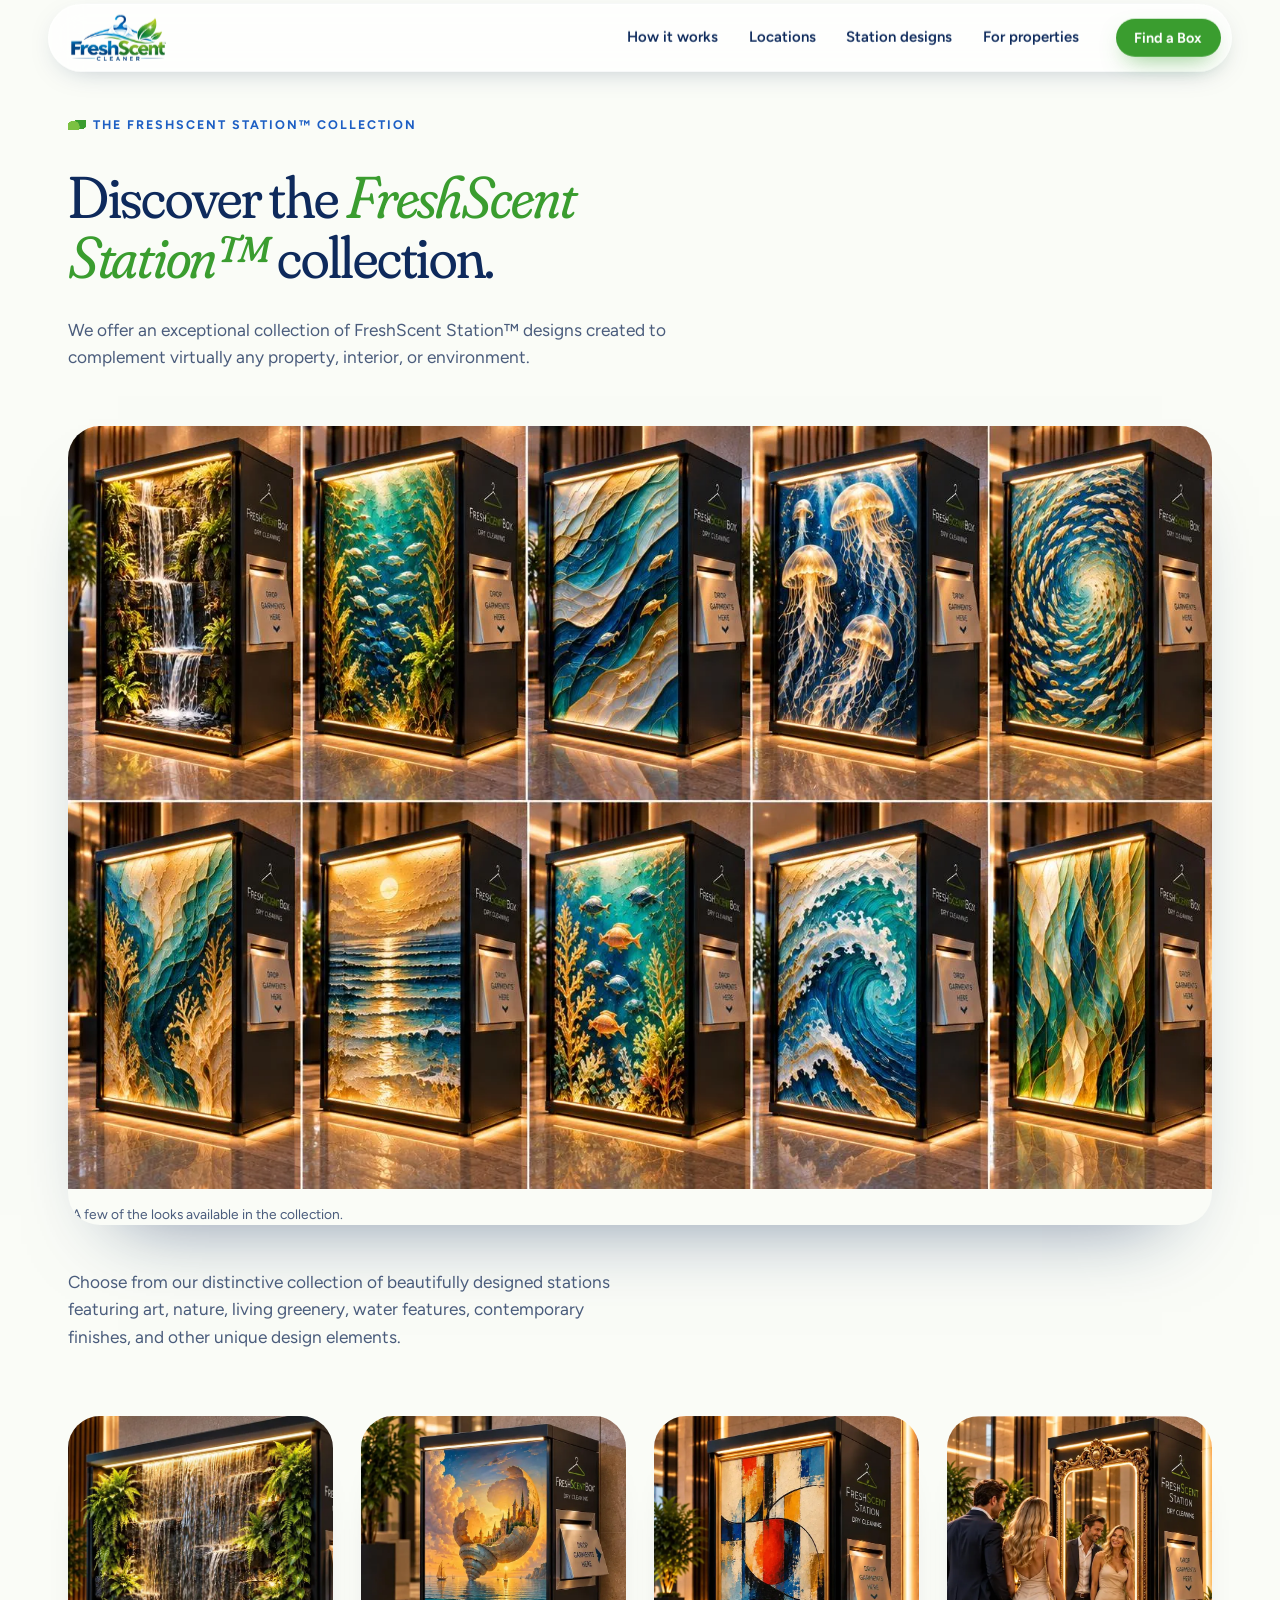
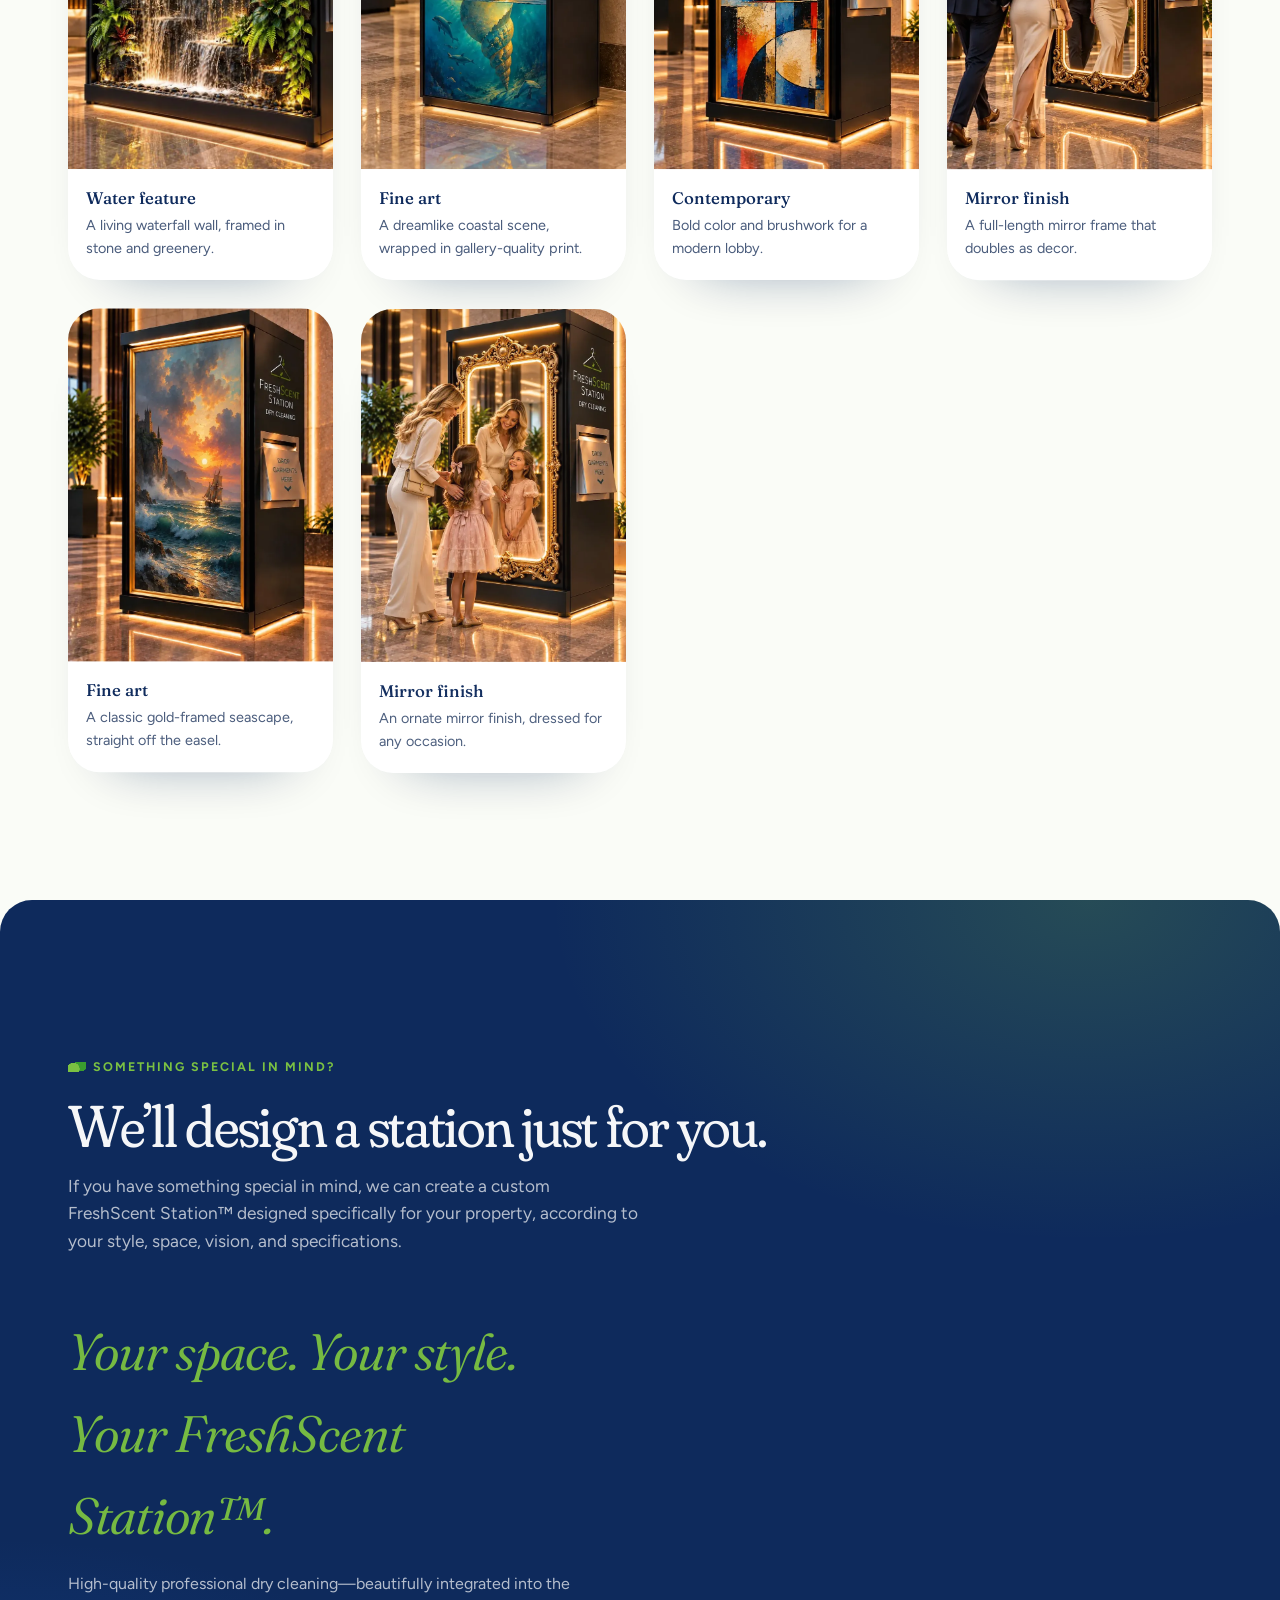
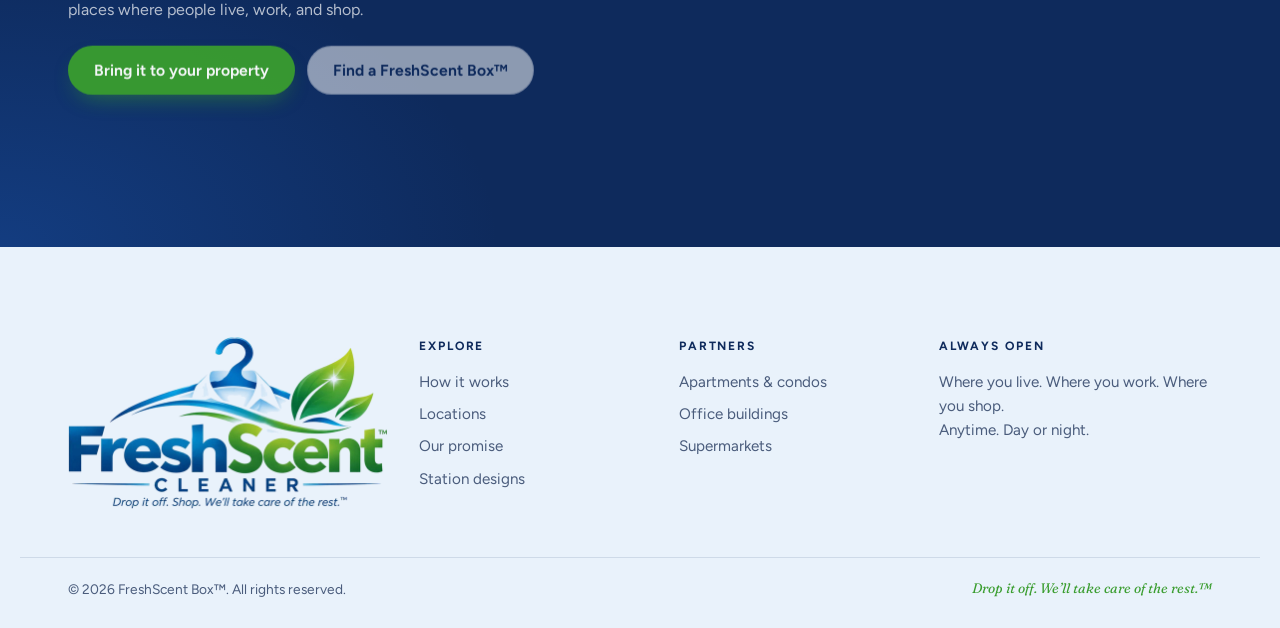
==== commit 65c4ffc7: "seo" ====
--- a/station.html
+++ b/station.html
@@ -3,16 +3,78 @@
 <head>
 <meta charset="utf-8">
 <meta name="viewport" content="width=device-width, initial-scale=1, viewport-fit=cover">
-<title>FreshScent Station™ Collection — FreshScent Box</title>
+
+<!-- ============ SEO SETTINGS (edit here) ============
+     Title: keep under ~60 characters. Description: keep under ~160.
+     If the live domain changes, update every https://freshscentbox.com below. -->
+<title>FreshScent Station™ Designs &amp; Custom Finishes</title>
 <meta name="description" content="Discover the FreshScent Station™ collection: art, nature, living greenery, water features, and contemporary finishes, or a custom design made for your property.">
-<meta name="theme-color" content="#0E2A5C">
+<link rel="canonical" href="https://freshscentbox.com/station">
+<meta name="robots" content="index, follow, max-image-preview:large">
+
+<!-- Social sharing (Facebook, LinkedIn, WhatsApp, X) -->
+<meta property="og:type" content="website">
+<meta property="og:site_name" content="FreshScent Box™">
+<meta property="og:locale" content="en_US">
+<meta property="og:url" content="https://freshscentbox.com/station">
 <meta property="og:title" content="FreshScent Station™ Collection">
 <meta property="og:description" content="An exceptional collection of FreshScent Station™ designs created to complement virtually any property, interior, or environment.">
-<meta property="og:image" content="assets/img/station/station-collection-preview.webp">
-<link rel="icon" href="assets/img/favicon.png" type="image/png">
+<meta property="og:image" content="https://freshscentbox.com/assets/img/og-station.jpg">
+<meta property="og:image:width" content="1200">
+<meta property="og:image:height" content="630">
+<meta property="og:image:alt" content="A grid of FreshScent Station designs with waterfall, coral reef and wave finishes">
+<meta name="twitter:card" content="summary_large_image">
+<meta name="twitter:title" content="FreshScent Station™ Collection">
+<meta name="twitter:description" content="An exceptional collection of FreshScent Station™ designs created to complement virtually any property, interior, or environment.">
+<meta name="twitter:image" content="https://freshscentbox.com/assets/img/og-station.jpg">
+
+<!-- Structured data (schema.org) -->
+<script type="application/ld+json">
+{
+  "@context": "https://schema.org",
+  "@graph": [
+    {
+      "@type": "CollectionPage",
+      "@id": "https://freshscentbox.com/station#webpage",
+      "url": "https://freshscentbox.com/station",
+      "name": "FreshScent Station™ Designs & Custom Finishes",
+      "description": "Discover the FreshScent Station™ collection: art, nature, living greenery, water features, and contemporary finishes, or a custom design made for your property.",
+      "isPartOf": { "@id": "https://freshscentbox.com/#website" },
+      "publisher": { "@id": "https://freshscentbox.com/#organization" },
+      "primaryImageOfPage": { "@type": "ImageObject", "url": "https://freshscentbox.com/assets/img/station/station-collection-preview.webp", "width": 1536, "height": 1024 },
+      "breadcrumb": { "@id": "https://freshscentbox.com/station#breadcrumb" },
+      "inLanguage": "en-US"
+    },
+    {
+      "@type": "BreadcrumbList",
+      "@id": "https://freshscentbox.com/station#breadcrumb",
+      "itemListElement": [
+        { "@type": "ListItem", "position": 1, "name": "Home", "item": "https://freshscentbox.com/" },
+        { "@type": "ListItem", "position": 2, "name": "Station designs", "item": "https://freshscentbox.com/station" }
+      ]
+    },
+    {
+      "@type": "Organization",
+      "@id": "https://freshscentbox.com/#organization",
+      "name": "FreshScent Box",
+      "url": "https://freshscentbox.com/",
+      "logo": "https://freshscentbox.com/assets/img/logo.png"
+    }
+  ]
+}
+</script>
+<!-- ============ /SEO SETTINGS ============ -->
+
+<meta name="theme-color" content="#0E2A5C">
+<link rel="icon" href="/favicon.ico" sizes="48x48">
+<link rel="icon" href="assets/img/favicon-32.png" type="image/png" sizes="32x32">
+<link rel="apple-touch-icon" href="assets/img/apple-touch-icon.png">
+<link rel="manifest" href="/site.webmanifest">
 <link rel="preload" as="font" type="font/woff2" href="assets/fonts/fraunces.woff2" crossorigin>
 <link rel="preload" as="font" type="font/woff2" href="assets/fonts/figtree.woff2" crossorigin>
+<link rel="preload" as="font" type="font/woff2" href="assets/fonts/fraunces-italic.woff2" crossorigin>
 <link rel="stylesheet" href="css/style.css">
+<script src="js/analytics.js" defer></script>
 </head>
 <body>
 
@@ -21,22 +83,22 @@
 <!-- ============ NAV ============ -->
 <header class="nav" id="nav">
   <div class="nav__bar">
-    <a class="nav__logo" href="index.html#top" aria-label="FreshScent home"><img src="assets/img/logo.png" alt="FreshScent Cleaner" width="640" height="306"></a>
+    <a class="nav__logo" href="/" aria-label="FreshScent home"><img src="assets/img/logo.webp" alt="FreshScent Cleaner" width="300" height="146"></a>
     <nav class="nav__links" aria-label="Primary">
-      <a href="index.html#how">How it works</a>
-      <a href="index.html#where">Locations</a>
-      <a href="station.html">Station designs</a>
-      <a href="index.html#properties">For properties</a>
+      <a href="/#how">How it works</a>
+      <a href="/#where">Locations</a>
+      <a href="/station">Station designs</a>
+      <a href="/#properties">For properties</a>
     </nav>
-    <a class="btn btn--leaf btn--sm nav__cta" href="index.html#find">Find a Box</a>
+    <a class="btn btn--leaf btn--sm nav__cta" href="/#find">Find a Box</a>
     <button class="nav__burger" id="burger" aria-expanded="false" aria-controls="menu" aria-label="Open menu"><span></span><span></span></button>
   </div>
   <div class="menu" id="menu" hidden>
-    <a href="index.html#how">How it works</a>
-    <a href="index.html#where">Locations</a>
-    <a href="station.html">Station designs</a>
-    <a href="index.html#properties">For properties</a>
-    <a href="index.html#find" class="btn btn--leaf">Find a FreshScent Box™</a>
+    <a href="/#how">How it works</a>
+    <a href="/#where">Locations</a>
+    <a href="/station">Station designs</a>
+    <a href="/#properties">For properties</a>
+    <a href="/#find" class="btn btn--leaf">Find a FreshScent Box™</a>
   </div>
 </header>
 
@@ -55,34 +117,34 @@
 <section class="station" id="collection">
   <div class="wrap">
     <figure class="station__preview" data-reveal>
-      <img src="assets/img/station/station-collection-preview.webp" alt="A grid of FreshScent Station designs, including waterfall, coral reef, jellyfish, whirlpool and wave finishes" loading="lazy">
+      <img src="assets/img/station/station-collection-preview.webp" srcset="assets/img/station/station-collection-preview-800.webp 800w, assets/img/station/station-collection-preview.webp 1536w" sizes="(max-width: 1240px) 100vw, 1200px" width="1536" height="1024" alt="A grid of FreshScent Station designs, including waterfall, coral reef, jellyfish, whirlpool and wave finishes" fetchpriority="high">
       <figcaption>A few of the looks available in the collection.</figcaption>
     </figure>
     <p class="lead station__intro" data-reveal>Choose from our distinctive collection of beautifully designed stations featuring art, nature, living greenery, water features, contemporary finishes, and other unique design elements.</p>
 
     <div class="station__grid" data-stagger>
       <figure class="station__item">
-        <img src="assets/img/station/station-water-feature.webp" alt="A FreshScent Station finished as a living waterfall wall, framed in stone and ferns" loading="lazy">
+        <img src="assets/img/station/station-water-feature.webp" srcset="assets/img/station/station-water-feature-800.webp 800w, assets/img/station/station-water-feature.webp 1312w" sizes="(max-width: 700px) 100vw, 33vw" width="1312" height="1199" alt="A FreshScent Station finished as a living waterfall wall, framed in stone and ferns" loading="lazy">
         <figcaption><b>Water feature</b><span>A living waterfall wall, framed in stone and greenery.</span></figcaption>
       </figure>
       <figure class="station__item">
-        <img src="assets/img/station/station-art-shell.webp" alt="A FreshScent Station wrapped in a dreamlike coastal art print of a shell-shaped island" loading="lazy">
+        <img src="assets/img/station/station-art-shell.webp" srcset="assets/img/station/station-art-shell-800.webp 800w, assets/img/station/station-art-shell.webp 1024w" sizes="(max-width: 700px) 100vw, 33vw" width="1024" height="1536" alt="A FreshScent Station wrapped in a dreamlike coastal art print of a shell-shaped island" loading="lazy">
         <figcaption><b>Fine art</b><span>A dreamlike coastal scene, wrapped in gallery-quality print.</span></figcaption>
       </figure>
       <figure class="station__item">
-        <img src="assets/img/station/station-contemporary-abstract.webp" alt="A FreshScent Station finished with a bold contemporary abstract painting in a gold frame" loading="lazy">
+        <img src="assets/img/station/station-contemporary-abstract.webp" srcset="assets/img/station/station-contemporary-abstract-800.webp 800w, assets/img/station/station-contemporary-abstract.webp 1086w" sizes="(max-width: 700px) 100vw, 33vw" width="1086" height="1448" alt="A FreshScent Station finished with a bold contemporary abstract painting in a gold frame" loading="lazy">
         <figcaption><b>Contemporary</b><span>Bold color and brushwork for a modern lobby.</span></figcaption>
       </figure>
       <figure class="station__item">
-        <img src="assets/img/station/station-mirror-lobby.webp" alt="A FreshScent Station finished as a full-length ornate mirror in a hotel lobby" loading="lazy">
+        <img src="assets/img/station/station-mirror-lobby.webp" srcset="assets/img/station/station-mirror-lobby-800.webp 800w, assets/img/station/station-mirror-lobby.webp 1086w" sizes="(max-width: 700px) 100vw, 33vw" width="1086" height="1448" alt="A FreshScent Station finished as a full-length ornate mirror in a hotel lobby" loading="lazy">
         <figcaption><b>Mirror finish</b><span>A full-length mirror frame that doubles as decor.</span></figcaption>
       </figure>
       <figure class="station__item">
-        <img src="assets/img/station/station-art-seascape.webp" alt="A FreshScent Station finished with a classic gold-framed oil-painted seascape at sunset" loading="lazy">
+        <img src="assets/img/station/station-art-seascape.webp" srcset="assets/img/station/station-art-seascape-800.webp 800w, assets/img/station/station-art-seascape.webp 1086w" sizes="(max-width: 700px) 100vw, 33vw" width="1086" height="1448" alt="A FreshScent Station finished with a classic gold-framed oil-painted seascape at sunset" loading="lazy">
         <figcaption><b>Fine art</b><span>A classic gold-framed seascape, straight off the easel.</span></figcaption>
       </figure>
       <figure class="station__item">
-        <img src="assets/img/station/station-mirror-family.webp" alt="A FreshScent Station finished as an ornate gold mirror" loading="lazy">
+        <img src="assets/img/station/station-mirror-family.webp" srcset="assets/img/station/station-mirror-family-800.webp 800w, assets/img/station/station-mirror-family.webp 1086w" sizes="(max-width: 700px) 100vw, 33vw" width="1086" height="1448" alt="A FreshScent Station finished as an ornate gold mirror" loading="lazy">
         <figcaption><b>Mirror finish</b><span>An ornate mirror finish, dressed for any occasion.</span></figcaption>
       </figure>
     </div>
@@ -98,8 +160,8 @@
     <p class="stationcustom__big" data-reveal>Your space. Your style. Your FreshScent Station™.</p>
     <p class="stationcustom__foot" data-reveal>High-quality professional dry cleaning—beautifully integrated into the places where people live, work, and shop.</p>
     <div class="cta__btns" data-reveal>
-      <a class="btn btn--leaf" href="index.html#properties">Bring it to your property</a>
-      <a class="btn btn--ghost" href="index.html#find">Find a FreshScent Box™</a>
+      <a class="btn btn--leaf" href="/#properties">Bring it to your property</a>
+      <a class="btn btn--ghost" href="/#find">Find a FreshScent Box™</a>
     </div>
   </div>
 </section>
@@ -110,15 +172,15 @@
 <footer class="foot">
   <div class="wrap foot__grid">
     <div class="foot__brand">
-      <img src="assets/img/logo-full.png" alt="FreshScent Cleaner. Drop it off. Shop. We’ll take care of the rest." width="1365" height="737" loading="lazy">
+      <img src="assets/img/logo-full.webp" alt="FreshScent Cleaner. Drop it off. Shop. We’ll take care of the rest." width="640" height="346" loading="lazy">
     </div>
     <nav class="foot__col" aria-label="Footer">
       <p class="foot__h">Explore</p>
-      <a href="index.html#how">How it works</a><a href="index.html#where">Locations</a><a href="index.html#promise">Our promise</a><a href="station.html">Station designs</a>
+      <a href="/#how">How it works</a><a href="/#where">Locations</a><a href="/#promise">Our promise</a><a href="/station">Station designs</a>
     </nav>
     <nav class="foot__col" aria-label="Partners">
       <p class="foot__h">Partners</p>
-      <a href="index.html#properties">Apartments &amp; condos</a><a href="index.html#properties">Office buildings</a><a href="index.html#properties">Supermarkets</a>
+      <a href="/#properties">Apartments &amp; condos</a><a href="/#properties">Office buildings</a><a href="/#properties">Supermarkets</a>
     </nav>
     <div class="foot__col">
       <p class="foot__h">Always open</p>
@@ -131,8 +193,8 @@
   </div>
 </footer>
 
-<script src="js/vendor/gsap.min.js"></script>
-<script src="js/vendor/ScrollTrigger.min.js"></script>
-<script src="js/station.js"></script>
+<script src="js/vendor/gsap.min.js" defer></script>
+<script src="js/vendor/ScrollTrigger.min.js" defer></script>
+<script src="js/station.js" defer></script>
 </body>
 </html>
--- a/css/style.css
+++ b/css/style.css
@@ -6,6 +6,10 @@
 @font-face{font-family:"Fraunces";src:url("../assets/fonts/fraunces.woff2") format("woff2");font-weight:100 900;font-style:normal;font-display:swap}
 @font-face{font-family:"Fraunces";src:url("../assets/fonts/fraunces-italic.woff2") format("woff2");font-weight:100 900;font-style:italic;font-display:swap}
 @font-face{font-family:"Figtree";src:url("../assets/fonts/figtree.woff2") format("woff2");font-weight:300 900;font-style:normal;font-display:swap}
+/* Metric-matched fallbacks: text keeps the same size while the web fonts load (no layout shift) */
+@font-face{font-family:"Fraunces Fallback";src:local("Georgia");font-style:normal;size-adjust:101.86%;ascent-override:96.02%;descent-override:25.04%;line-gap-override:0%}
+@font-face{font-family:"Fraunces Fallback";src:local("Georgia Italic"),local("Georgia-Italic");font-style:italic;size-adjust:97.35%;ascent-override:100.46%;descent-override:26.19%;line-gap-override:0%}
+@font-face{font-family:"Figtree Fallback";src:local("Arial");size-adjust:101.53%;ascent-override:93.57%;descent-override:24.62%;line-gap-override:0%}
 :root{
   color-scheme: light;
   --ink:#0E2A5C;
@@ -22,8 +26,8 @@
   --daisy:#F5C542;
   --muted:#4A5C7C;
   --line:rgba(14,42,92,.12);
-  --f-display:"Fraunces", "Iowan Old Style", "Palatino Linotype", Georgia, serif;
-  --f-body:"Figtree", "Segoe UI", system-ui, -apple-system, sans-serif;
+  --f-display:"Fraunces", "Fraunces Fallback", "Iowan Old Style", "Palatino Linotype", Georgia, serif;
+  --f-body:"Figtree", "Figtree Fallback", "Segoe UI", system-ui, -apple-system, sans-serif;
   --r-lg:32px; --r-md:20px; --r-sm:12px;
   --gutter:clamp(16px, 4vw, 48px);
   --max:1240px;
@@ -42,6 +46,7 @@
 }
 body.is-loading{overflow:hidden}
 img,video{display:block;max-width:100%}
+img{height:auto}
 a{color:inherit}
 h1,h2,h3,p,ul,ol,dl,figure{margin:0}
 ul,ol{padding:0;list-style:none}
@@ -358,8 +363,6 @@
 .strike{margin-top:clamp(28px,4vw,48px)}
 .strike li{padding:16px 0;border-bottom:1px solid var(--line)}
 .strike span{position:relative;font-family:var(--f-display);font-weight:400;font-size:clamp(1.15rem,1.8vw,1.6rem);line-height:1.25;display:inline}
-.strike span{background-image:linear-gradient(var(--leaf),var(--leaf));background-repeat:no-repeat;background-position:0 58%;background-size:var(--s,0%) 3px;transition:color .4s}
-.strike li.is-struck span{color:var(--muted)}
 .carousel{position:relative;border-radius:var(--r-lg);overflow:hidden;aspect-ratio:3/2;background:var(--ink)}
 .carousel__track{display:flex;width:100%;height:100%;transition:transform .55s var(--ease)}
 .carousel__slide{flex:0 0 100%;min-width:0;height:100%}
@@ -370,9 +373,9 @@
 .carousel__nav--prev{left:12px}
 .carousel__nav--next{right:12px}
 .carousel__nav:disabled{opacity:0;pointer-events:none}
-.carousel__dots{position:absolute;left:0;right:0;bottom:14px;display:flex;justify-content:center;gap:8px}
-.carousel__dots button{width:8px;height:8px;border-radius:50%;border:0;padding:0;background:rgba(255,255,255,.55);transition:background .3s,transform .3s;cursor:pointer}
-.carousel__dots button[aria-selected="true"]{background:#fff;transform:scale(1.3)}
+.carousel__dots{position:absolute;left:0;right:0;bottom:6px;display:flex;justify-content:center;gap:0}
+.carousel__dots button{width:24px;height:24px;border-radius:50%;border:0;padding:0;background:radial-gradient(circle,rgba(255,255,255,.55) 0 4px,transparent 4.5px);transition:background .3s,transform .3s;cursor:pointer}
+.carousel__dots button[aria-selected="true"]{background:radial-gradient(circle,#fff 0 5.2px,transparent 5.7px)}
 .instead{margin-top:28px;padding:28px;border-radius:var(--r-md);background:var(--ink);color:#fff}
 .instead p{font-family:var(--f-display);font-weight:400;font-size:clamp(1.5rem,2.6vw,2.3rem);line-height:1.12;letter-spacing:-.015em}
 .instead p:nth-child(odd){color:var(--sprout)}
